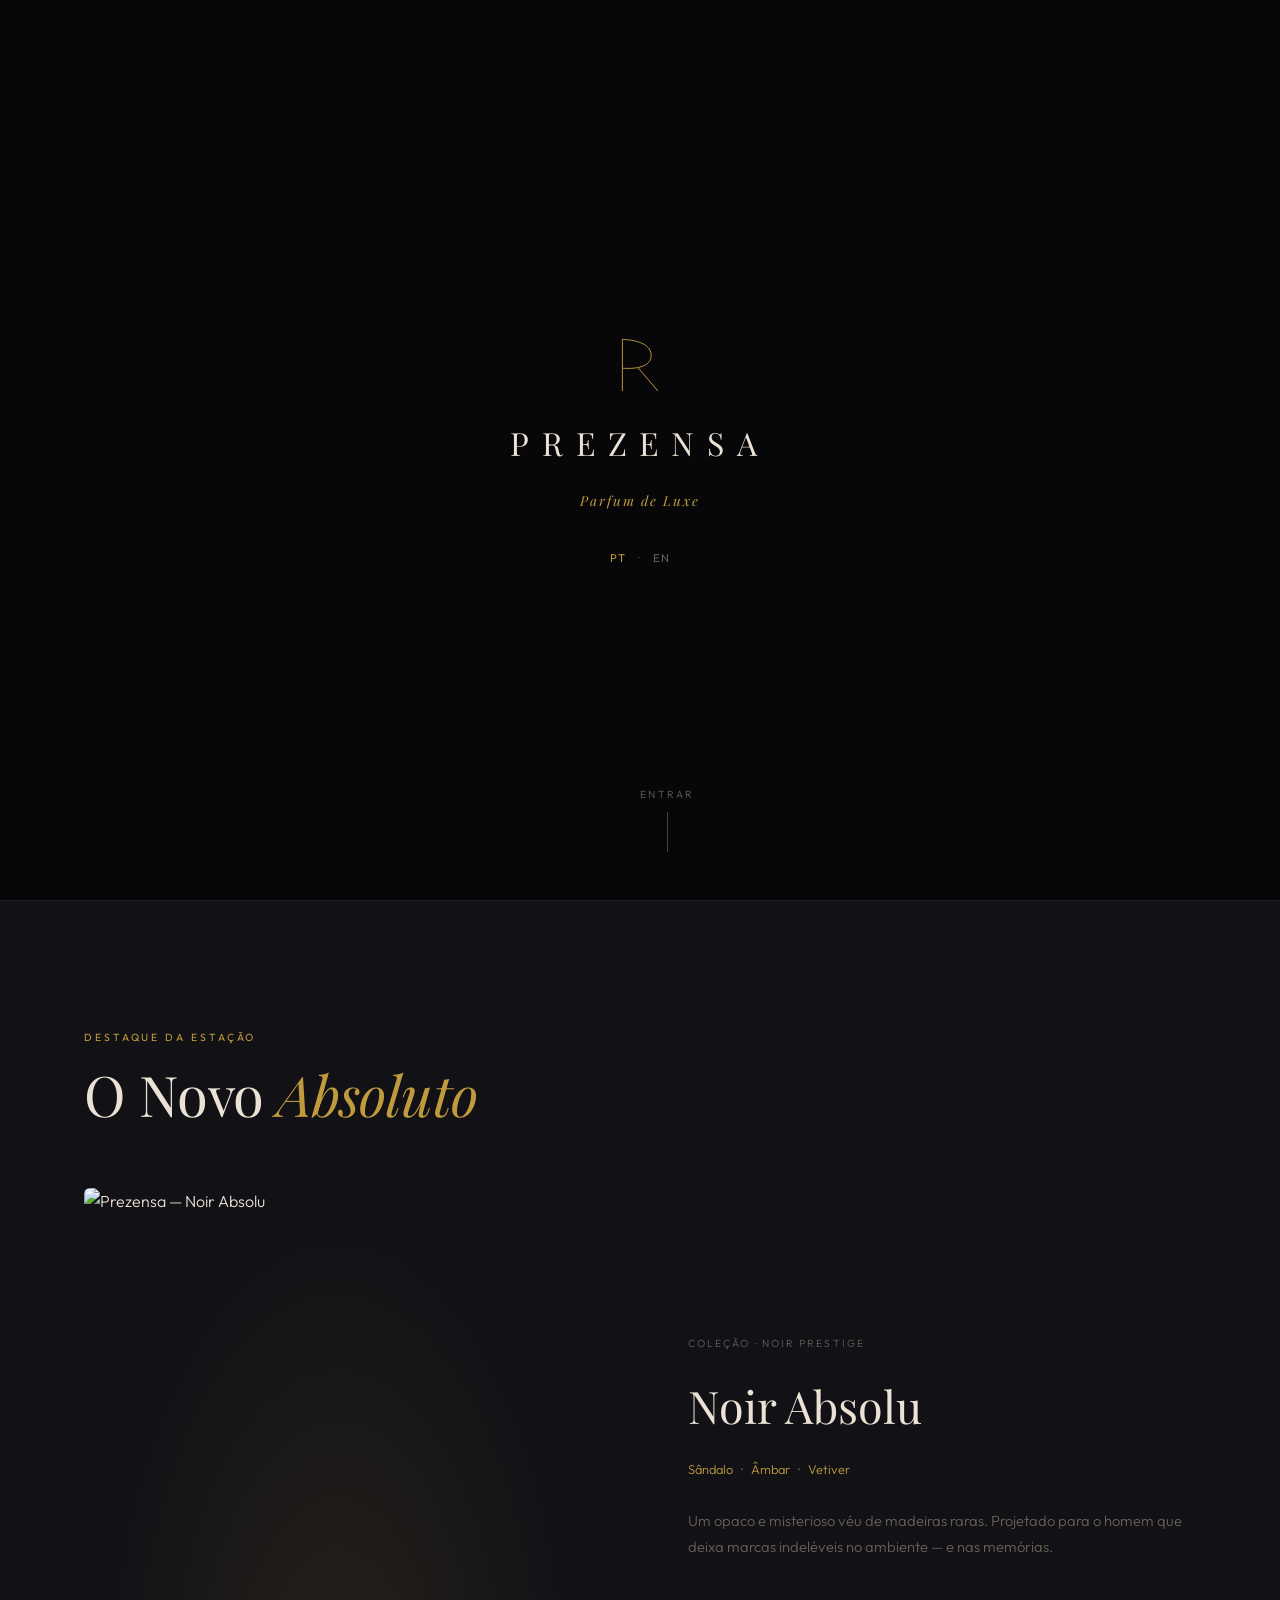
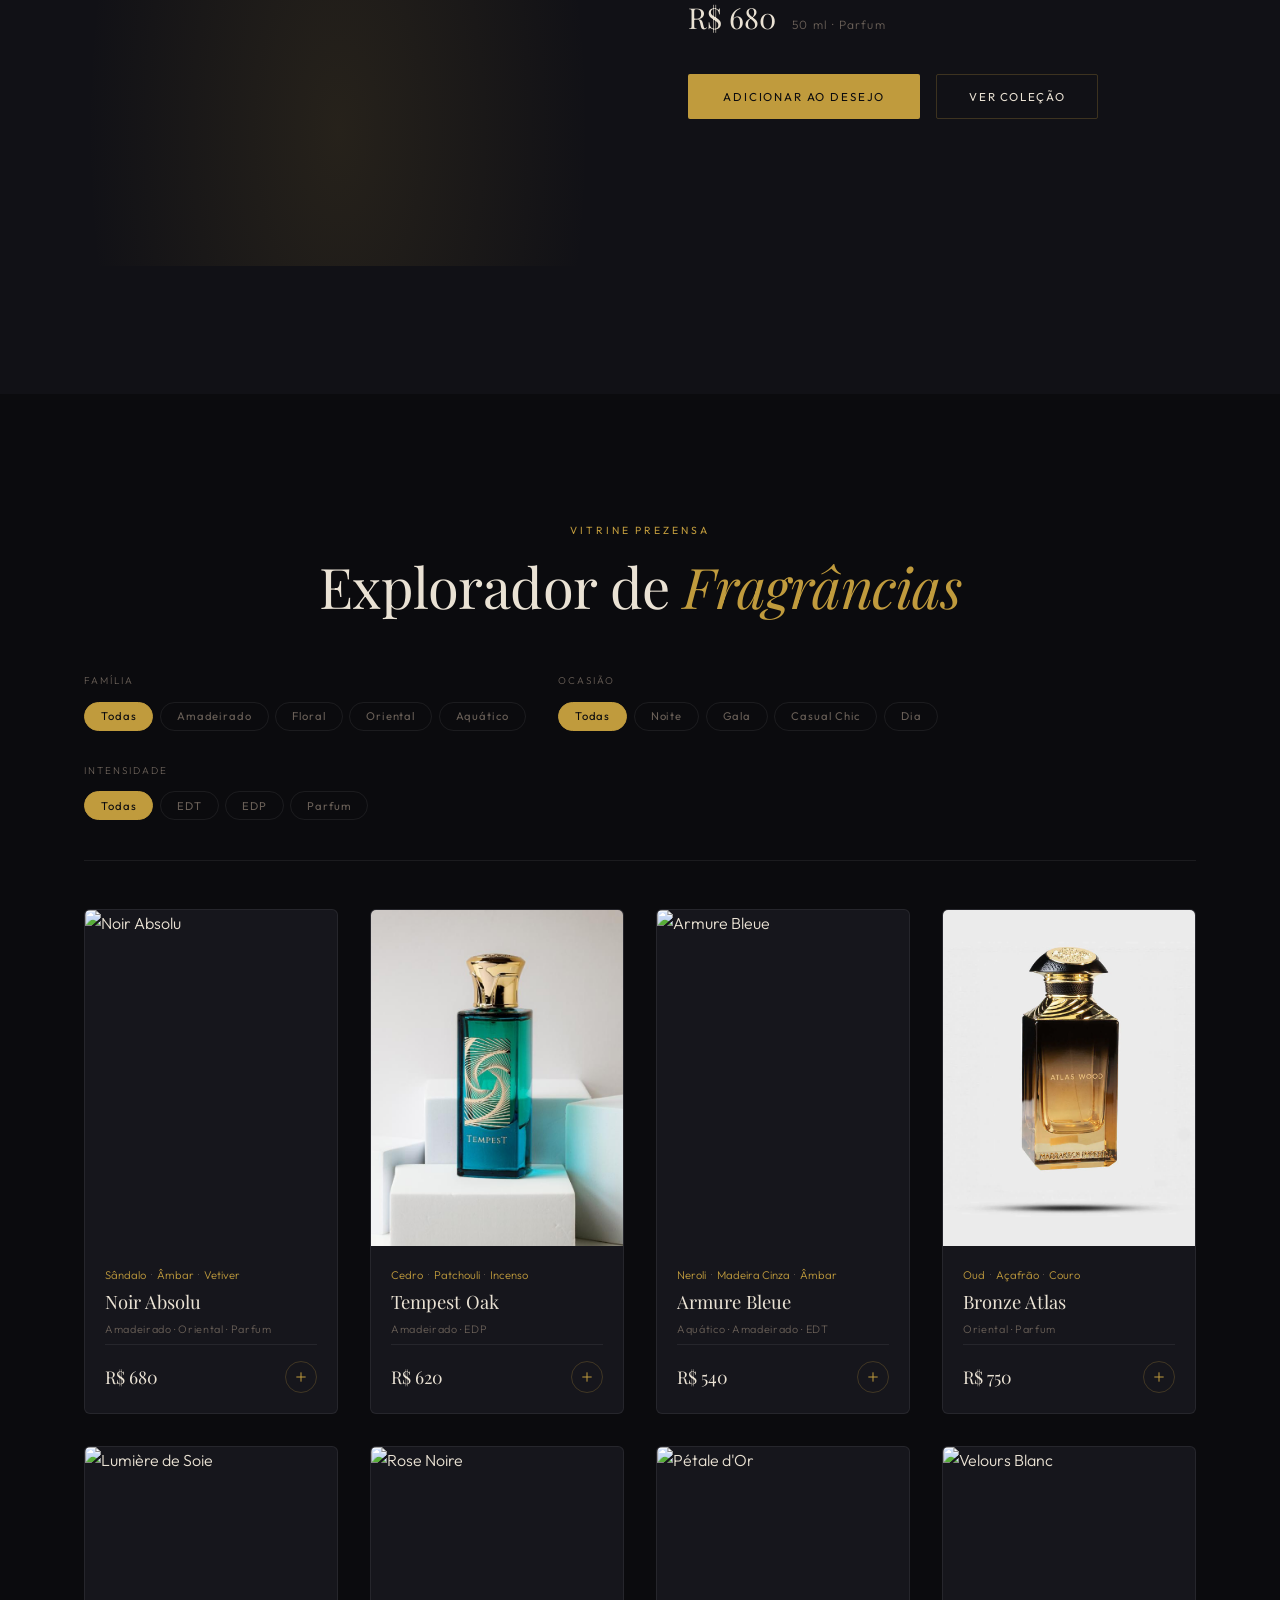
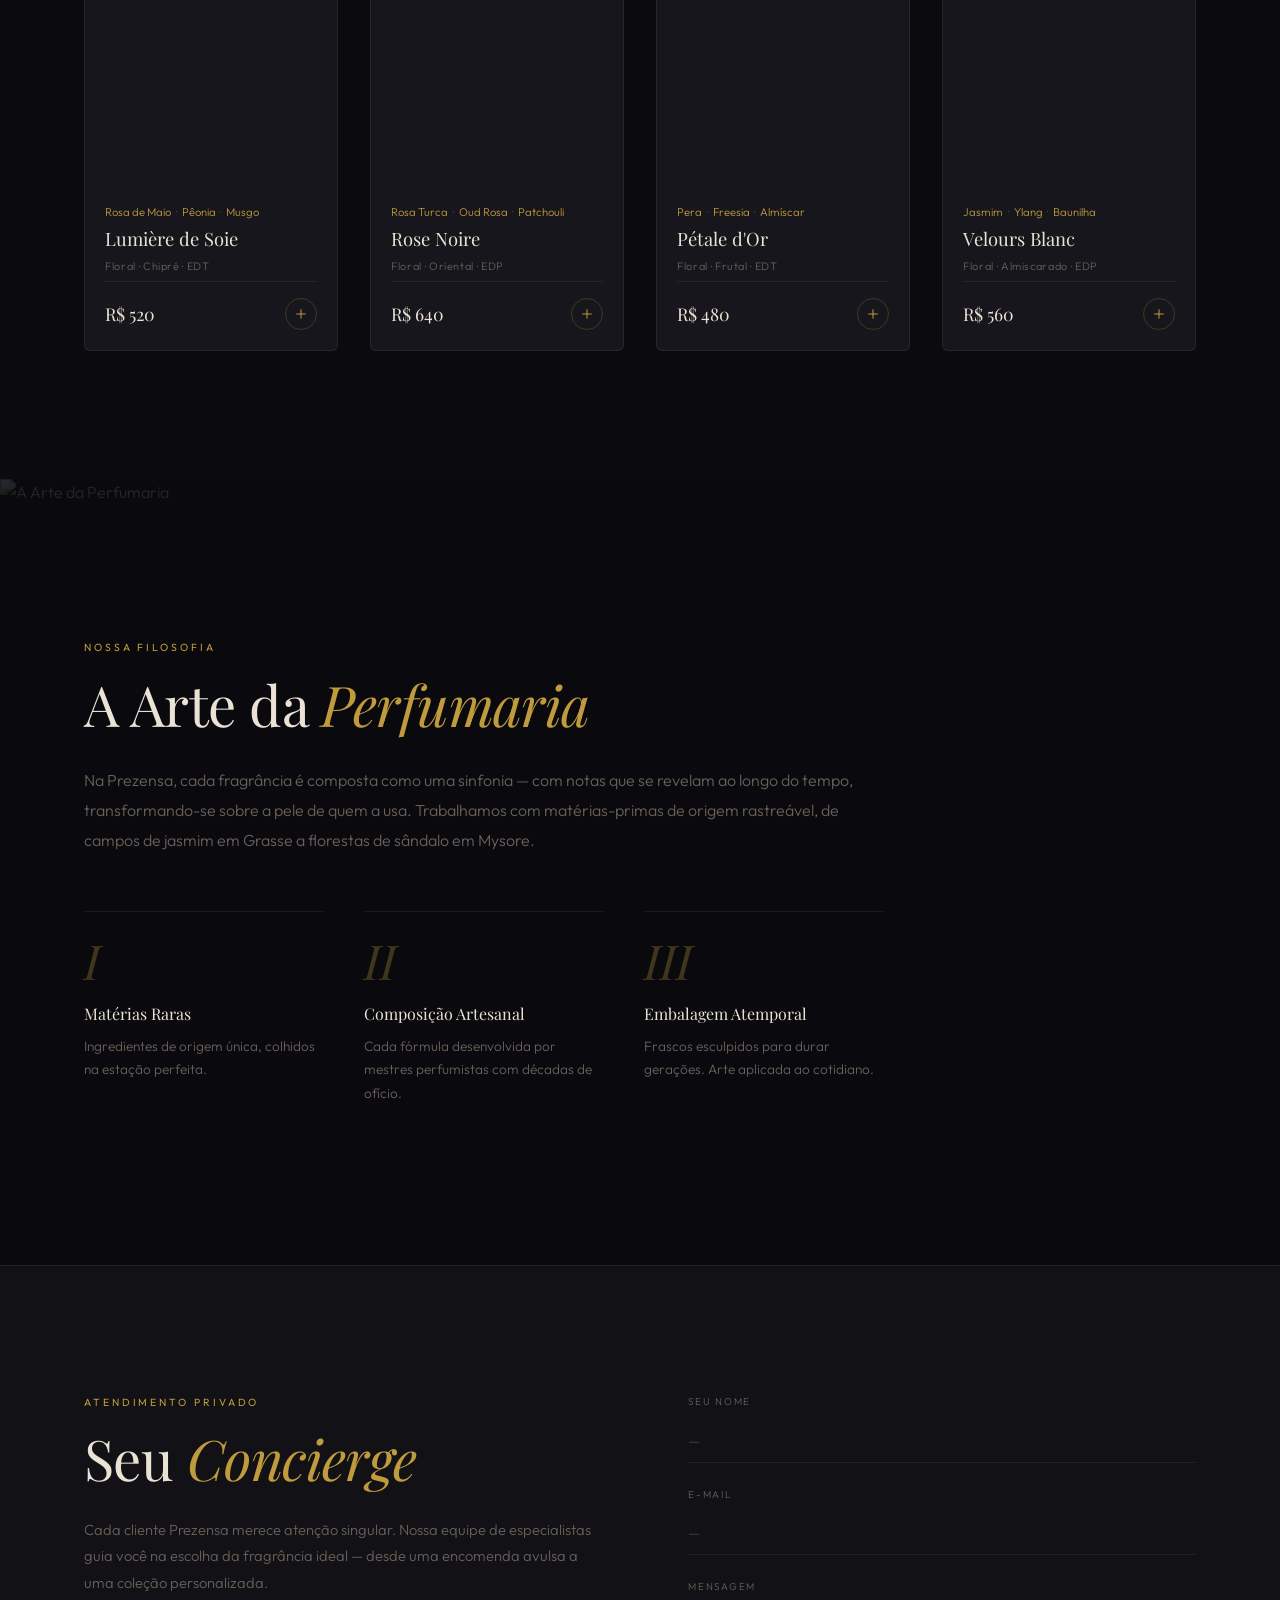
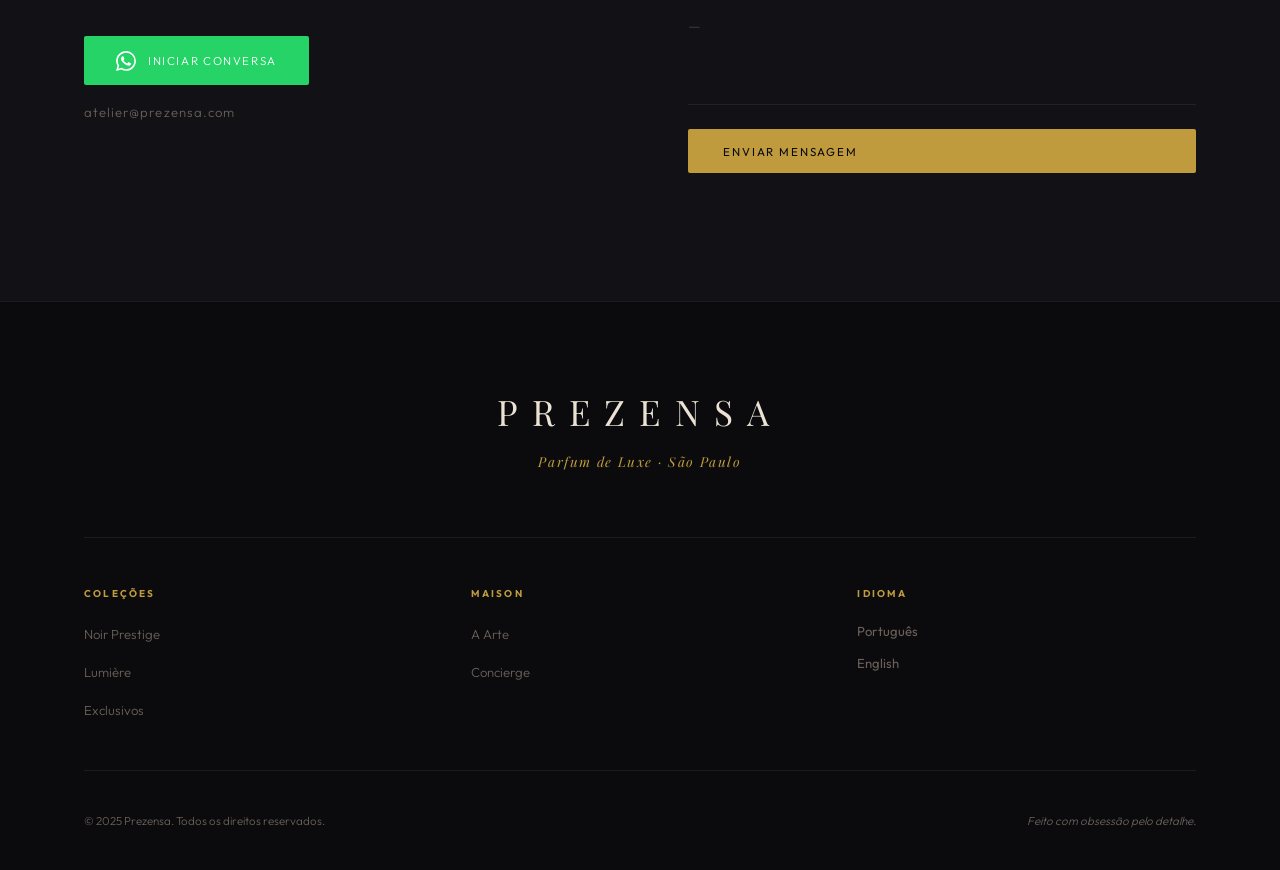
==== prezensa.html @ 1cf60b83 "metendo os parfum" ====
<!DOCTYPE html>
<html lang="pt-BR" data-mode="gent" data-lang="pt">
<head>
  <meta charset="UTF-8"/>
  <meta name="viewport" content="width=device-width, initial-scale=1.0"/>
  <title>Prezensa — Parfum de Luxe</title>
  <meta name="description" content="Prezensa: Fragrâncias de luxo para espíritos únicos. Descoberta sensorial guiada por connoisseurs."/>
  <link rel="preconnect" href="https://fonts.googleapis.com"/>
  <link rel="preconnect" href="https://fonts.gstatic.com" crossorigin/>
  <link href="https://fonts.googleapis.com/css2?family=Playfair+Display:ital,wght@0,400;0,500;0,700;1,400;1,500&family=Cormorant:ital,wght@1,300;1,400&family=Outfit:wght@200;300;400;500&display=swap" rel="stylesheet"/>
  <link rel="stylesheet" href="prezensa.css"/>

  <!-- hreflang SEO -->
  <link rel="alternate" hreflang="pt" href="https://prezensa.com/"/>
  <link rel="alternate" hreflang="en" href="https://prezensa.com/en"/>
</head>
<body>

<!-- ═══════════════════════════════ SPLASH ══════════ -->
<div id="splash" class="splash">
  <div class="splash__inner">
    <div class="splash__logo-wrap">
      <svg class="splash__logo-mark" viewBox="0 0 60 80" fill="none" xmlns="http://www.w3.org/2000/svg">
        <path class="splash__path" d="M8 8 L8 72 M8 8 C8 8 44 8 44 28 C44 48 8 44 8 44" stroke="currentColor" stroke-width="1.2" stroke-linecap="round" fill="none"/>
        <line class="splash__path" x1="28" y1="44" x2="52" y2="72" stroke="currentColor" stroke-width="1.2" stroke-linecap="round"/>
      </svg>
    </div>
    <p class="splash__name">PREZENSA</p>
    <p class="splash__tagline">
      <span class="txt-pt">Parfum de Luxe</span>
      <span class="txt-en">Luxury Perfumery</span>
    </p>
    <div class="splash__lang">
      <button class="splash__lang-btn active" data-lang="pt">PT</button>
      <span>·</span>
      <button class="splash__lang-btn" data-lang="en">EN</button>
    </div>
  </div>
  <div class="splash__enter" id="splashEnter">
    <span class="txt-pt">Entrar</span>
    <span class="txt-en">Enter</span>
    <div class="splash__enter-line"></div>
  </div>
</div>

<!-- ═══════════════════════════════ NAV ══════════════ -->
<nav class="nav" id="nav">
  <a href="#home" class="nav__logo">PREZENSA</a>

  <div class="nav__center">
    <div class="mode-toggle">
      <button class="mode-btn active" data-mode="gent">
        <span class="txt-pt">Cavalheiros</span>
        <span class="txt-en">Gentlemen</span>
      </button>
      <span class="mode-sep">·</span>
      <button class="mode-btn" data-mode="lady">
        <span class="txt-pt">Damas</span>
        <span class="txt-en">Ladies</span>
      </button>
    </div>
  </div>

  <div class="nav__right">
    <button class="lang-toggle" id="langToggle">
      <span id="langLabel">PT</span>
    </button>
    <button class="cart-trigger" id="cartTrigger" aria-label="Carrinho">
      <svg viewBox="0 0 24 24" fill="none" stroke="currentColor" stroke-width="1.2" width="20" height="20">
        <path d="M6 2 L3 6 v14 a2 2 0 0 0 2 2 h14 a2 2 0 0 0 2-2 V6 l-3-4z"/>
        <line x1="3" y1="6" x2="21" y2="6"/>
        <path d="M16 10 a4 4 0 0 1-8 0"/>
      </svg>
      <span class="cart-count" id="cartCount">0</span>
    </button>
    <button class="nav__toggle" id="navToggle" aria-label="Menu">
      <span></span><span></span>
    </button>
  </div>

  <ul class="nav__menu" id="navMenu">
    <li><a href="#explorador" class="nav__link"><span class="txt-pt">Fragrâncias</span><span class="txt-en">Fragrances</span></a></li>
    <li><a href="#arte" class="nav__link"><span class="txt-pt">A Arte</span><span class="txt-en">The Art</span></a></li>
    <li><a href="#contato" class="nav__link"><span class="txt-pt">Atendimento</span><span class="txt-en">Concierge</span></a></li>
  </ul>
</nav>

<!-- ═══════════════════════════════ HERO ══════════════ -->
<section class="hero" id="home">
  <!-- Gent Hero -->
  <div class="hero__scene hero__scene--gent">
    <img src="https://images.unsplash.com/photo-1585386959984-a4155224a1ad?w=1800&q=85" alt="Prezensa Gentlemen" class="hero__img"/>
    <div class="hero__fog"></div>
  </div>
  <!-- Lady Hero -->
  <div class="hero__scene hero__scene--lady">
    <img src="https://images.unsplash.com/photo-1619994403073-2cec844b8e63?w=1800&q=85" alt="Prezensa Ladies" class="hero__img"/>
    <div class="hero__fog"></div>
  </div>

  <div class="hero__content">
    <div class="hero__label">
      <span class="txt-pt">Coleção Exclusiva</span>
      <span class="txt-en">Exclusive Collection</span>
    </div>
    <h1 class="hero__title hero__title--gent">
      <em>L'Essence</em><br>du Caractère
    </h1>
    <h1 class="hero__title hero__title--lady">
      <em>L'Éclat</em><br>de la Féminité
    </h1>
    <p class="hero__sub hero__sub--gent">
      <span class="txt-pt">Fragrâncias que definem o homem de substância.</span>
      <span class="txt-en">Fragrances that define the man of substance.</span>
    </p>
    <p class="hero__sub hero__sub--lady">
      <span class="txt-pt">Uma ode à mulher que ilumina cada ambiente.</span>
      <span class="txt-en">An ode to the woman who illuminates every room.</span>
    </p>
    <a href="#explorador" class="btn-lux">
      <span class="txt-pt">Explorar Coleção</span>
      <span class="txt-en">Explore Collection</span>
      <svg viewBox="0 0 24 24" fill="none" stroke="currentColor" stroke-width="1" width="18"><path d="M5 12h14M12 5l7 7-7 7"/></svg>
    </a>
  </div>

  <div class="hero__scroll-hint">
    <span>scroll</span>
  </div>
</section>

<!-- ═══════════════════════════════ FEATURED ═════════ -->
<section class="featured" id="featured">
  <div class="container">
    <div class="featured__header">
      <span class="section-label">
        <span class="txt-pt">Destaque da Estação</span>
        <span class="txt-en">Season's Highlight</span>
      </span>
      <h2 class="section-title">
        <span class="txt-pt">O Novo <em>Absoluto</em></span>
        <span class="txt-en">The New <em>Absolute</em></span>
      </h2>
    </div>
    <div class="featured__layout">
      <div class="featured__visual">
        <img id="featuredImg" src="https://images.unsplash.com/photo-1523293182086-7651a899d37f?w=900&q=85" alt="Prezensa — Noir Absolu" loading="lazy"/>
        <div class="featured__glow"></div>
      </div>
      <div class="featured__info">
        <p class="featured__collection">
          <span class="txt-pt">Coleção</span>
          <span class="txt-en">Collection</span>
          · Noir Prestige
        </p>
        <h3 class="featured__name featured__name--gent">Noir Absolu</h3>
        <h3 class="featured__name featured__name--lady" style="display:none">Lumière de Soie</h3>
        <p class="featured__accord">
          <span class="featured__note">Sândalo</span>
          <span class="featured__dot">·</span>
          <span class="featured__note">Âmbar</span>
          <span class="featured__dot">·</span>
          <span class="featured__note">Vetiver</span>
        </p>
        <p class="featured__desc featured__desc--gent">
          <span class="txt-pt">Um opaco e misterioso véu de madeiras raras. Projetado para o homem que deixa marcas indeléveis no ambiente — e nas memórias.</span>
          <span class="txt-en">An opaque and mysterious veil of rare woods. Designed for the man who leaves indelible marks in every room — and in memories.</span>
        </p>
        <p class="featured__desc featured__desc--lady" style="display:none">
          <span class="txt-pt">Uma dança etérea de seda e luz. Uma fragância para a mulher que transforma cada movimento em poesia silenciosa.</span>
          <span class="txt-en">An ethereal dance of silk and light. A fragrance for the woman who turns every movement into silent poetry.</span>
        </p>
        <div class="featured__price-row">
          <span class="featured__price featured__price--gent">R$ 680</span>
          <span class="featured__price featured__price--lady" style="display:none">R$ 520</span>
          <span class="featured__ml">50 ml · Parfum</span>
        </div>
        <div class="featured__actions">
          <button class="btn-lux" id="featuredAdd"
            data-name-gent="Noir Absolu" data-price-gent="680"
            data-name-lady="Lumière de Soie" data-price-lady="520">
            <span class="txt-pt">Adicionar ao Desejo</span>
            <span class="txt-en">Add to Wishlist</span>
          </button>
          <button class="btn-ghost" onclick="document.getElementById('explorador').scrollIntoView({behavior:'smooth'})">
            <span class="txt-pt">Ver Coleção</span>
            <span class="txt-en">See Collection</span>
          </button>
        </div>
      </div>
    </div>
  </div>
</section>

<!-- ═══════════════════════════════ EXPLORADOR ═══════ -->
<section class="explorador" id="explorador">
  <div class="container">
    <div class="section-header centered">
      <span class="section-label">
        <span class="txt-pt">Vitrine Prezensa</span>
        <span class="txt-en">Prezensa Showcase</span>
      </span>
      <h2 class="section-title">
        <span class="txt-pt">Explorador de <em>Fragrâncias</em></span>
        <span class="txt-en">Fragrance <em>Explorer</em></span>
      </h2>
    </div>

    <!-- Filters -->
    <div class="filters">
      <div class="filter-group">
        <span class="filter-label">
          <span class="txt-pt">Família</span>
          <span class="txt-en">Family</span>
        </span>
        <div class="filter-pills" data-group="familia">
          <button class="pill active" data-val="all">
            <span class="txt-pt">Todas</span><span class="txt-en">All</span>
          </button>
          <button class="pill" data-val="amadeirado">
            <span class="txt-pt">Amadeirado</span><span class="txt-en">Woody</span>
          </button>
          <button class="pill" data-val="floral">Floral</button>
          <button class="pill" data-val="oriental">Oriental</button>
          <button class="pill" data-val="aquatico">
            <span class="txt-pt">Aquático</span><span class="txt-en">Aquatic</span>
          </button>
        </div>
      </div>
      <div class="filter-group">
        <span class="filter-label">
          <span class="txt-pt">Ocasião</span>
          <span class="txt-en">Occasion</span>
        </span>
        <div class="filter-pills" data-group="ocasiao">
          <button class="pill active" data-val="all">
            <span class="txt-pt">Todas</span><span class="txt-en">All</span>
          </button>
          <button class="pill" data-val="noite">
            <span class="txt-pt">Noite</span><span class="txt-en">Evening</span>
          </button>
          <button class="pill" data-val="gala">Gala</button>
          <button class="pill" data-val="casual">Casual Chic</button>
          <button class="pill" data-val="dia">
            <span class="txt-pt">Dia</span><span class="txt-en">Day</span>
          </button>
        </div>
      </div>
      <div class="filter-group">
        <span class="filter-label">
          <span class="txt-pt">Intensidade</span>
          <span class="txt-en">Intensity</span>
        </span>
        <div class="filter-pills" data-group="intensidade">
          <button class="pill active" data-val="all">
            <span class="txt-pt">Todas</span><span class="txt-en">All</span>
          </button>
          <button class="pill" data-val="edt">EDT</button>
          <button class="pill" data-val="edp">EDP</button>
          <button class="pill" data-val="parfum">Parfum</button>
        </div>
      </div>
    </div>

    <!-- Products Grid -->
    <div class="products-grid" id="productsGrid">

      <!-- ── GENT 1 ── -->
      <article class="prod-card"
        data-gender="gent"
        data-familia="amadeirado oriental"
        data-ocasiao="noite"
        data-intensidade="parfum">
        <div class="prod-card__img-wrap">
          <img src="https://images.unsplash.com/photo-1523293182086-7651a899d37f?w=600&q=80" alt="Noir Absolu" loading="lazy"/>
          <div class="prod-card__hover-actions">
            <button class="prod-card__detail-btn" data-product="0">
              <span class="txt-pt">Ver Pirâmide</span>
              <span class="txt-en">View Pyramid</span>
            </button>
          </div>
          <div class="prod-card__glow"></div>
        </div>
        <div class="prod-card__body">
          <div class="prod-card__accord">
            <span>Sândalo</span><span class="dot">·</span>
            <span>Âmbar</span><span class="dot">·</span>
            <span>Vetiver</span>
          </div>
          <h3 class="prod-card__name">Noir Absolu</h3>
          <p class="prod-card__tags">Amadeirado · Oriental · Parfum</p>
          <div class="prod-card__footer">
            <span class="prod-price">R$ 680</span>
            <button class="add-btn" data-name="Noir Absolu" data-price="680">
              <svg viewBox="0 0 24 24" fill="none" stroke="currentColor" stroke-width="1.5" width="16"><path d="M12 5v14M5 12h14"/></svg>
            </button>
          </div>
        </div>
      </article>

      <!-- ── GENT 2 ── -->
      <article class="prod-card"
        data-gender="gent"
        data-familia="amadeirado"
        data-ocasiao="noite gala"
        data-intensidade="edp">
        <div class="prod-card__img-wrap">
          <img src="img/tempest.jfif" alt="Tempest Oak" loading="lazy"/>
          <div class="prod-card__hover-actions">
            <button class="prod-card__detail-btn" data-product="1">
              <span class="txt-pt">Ver Pirâmide</span>
              <span class="txt-en">View Pyramid</span>
            </button>
          </div>
          <div class="prod-card__glow"></div>
        </div>
        <div class="prod-card__body">
          <div class="prod-card__accord">
            <span>Cedro</span><span class="dot">·</span>
            <span>Patchouli</span><span class="dot">·</span>
            <span>Incenso</span>
          </div>
          <h3 class="prod-card__name">Tempest Oak</h3>
          <p class="prod-card__tags">Amadeirado · EDP</p>
          <div class="prod-card__footer">
            <span class="prod-price">R$ 620</span>
            <button class="add-btn" data-name="Tempest Oak" data-price="620">
              <svg viewBox="0 0 24 24" fill="none" stroke="currentColor" stroke-width="1.5" width="16"><path d="M12 5v14M5 12h14"/></svg>
            </button>
          </div>
        </div>
      </article>

      <!-- ── GENT 3 ── -->
      <article class="prod-card"
        data-gender="gent"
        data-familia="aquatico amadeirado"
        data-ocasiao="casual"
        data-intensidade="edt">
        <div class="prod-card__img-wrap">
          <img src="https://images.unsplash.com/photo-1594035910387-fea47794261f?w=600&q=80" alt="Armure Bleue" loading="lazy"/>
          <div class="prod-card__hover-actions">
            <button class="prod-card__detail-btn" data-product="2">
              <span class="txt-pt">Ver Pirâmide</span>
              <span class="txt-en">View Pyramid</span>
            </button>
          </div>
          <div class="prod-card__glow"></div>
        </div>
        <div class="prod-card__body">
          <div class="prod-card__accord">
            <span>Neroli</span><span class="dot">·</span>
            <span>Madeira Cinza</span><span class="dot">·</span>
            <span>Âmbar</span>
          </div>
          <h3 class="prod-card__name">Armure Bleue</h3>
          <p class="prod-card__tags">Aquático · Amadeirado · EDT</p>
          <div class="prod-card__footer">
            <span class="prod-price">R$ 540</span>
            <button class="add-btn" data-name="Armure Bleue" data-price="540">
              <svg viewBox="0 0 24 24" fill="none" stroke="currentColor" stroke-width="1.5" width="16"><path d="M12 5v14M5 12h14"/></svg>
            </button>
          </div>
        </div>
      </article>

      <!-- ── GENT 4 ── -->
      <article class="prod-card"
        data-gender="gent"
        data-familia="oriental"
        data-ocasiao="gala"
        data-intensidade="parfum">
        <div class="prod-card__img-wrap">
          <img src="img/atlas.webp" alt="Bronze Atlas" loading="lazy"/>
          <div class="prod-card__hover-actions">
            <button class="prod-card__detail-btn" data-product="3">
              <span class="txt-pt">Ver Pirâmide</span>
              <span class="txt-en">View Pyramid</span>
            </button>
          </div>
          <div class="prod-card__glow"></div>
        </div>
        <div class="prod-card__body">
          <div class="prod-card__accord">
            <span>Oud</span><span class="dot">·</span>
            <span>Açafrão</span><span class="dot">·</span>
            <span>Couro</span>
          </div>
          <h3 class="prod-card__name">Bronze Atlas</h3>
          <p class="prod-card__tags">Oriental · Parfum</p>
          <div class="prod-card__footer">
            <span class="prod-price">R$ 750</span>
            <button class="add-btn" data-name="Bronze Atlas" data-price="750">
              <svg viewBox="0 0 24 24" fill="none" stroke="currentColor" stroke-width="1.5" width="16"><path d="M12 5v14M5 12h14"/></svg>
            </button>
          </div>
        </div>
      </article>

      <!-- ── LADY 1 ── -->
      <article class="prod-card"
        data-gender="lady"
        data-familia="floral"
        data-ocasiao="dia casual"
        data-intensidade="edt">
        <div class="prod-card__img-wrap">
          <img src="https://images.unsplash.com/photo-1541643600914-78b084683702?w=600&q=80" alt="Lumière de Soie" loading="lazy"/>
          <div class="prod-card__hover-actions">
            <button class="prod-card__detail-btn" data-product="4">
              <span class="txt-pt">Ver Pirâmide</span>
              <span class="txt-en">View Pyramid</span>
            </button>
          </div>
          <div class="prod-card__glow"></div>
        </div>
        <div class="prod-card__body">
          <div class="prod-card__accord">
            <span>Rosa de Maio</span><span class="dot">·</span>
            <span>Pêonia</span><span class="dot">·</span>
            <span>Musgo</span>
          </div>
          <h3 class="prod-card__name">Lumière de Soie</h3>
          <p class="prod-card__tags">Floral · Chipré · EDT</p>
          <div class="prod-card__footer">
            <span class="prod-price">R$ 520</span>
            <button class="add-btn" data-name="Lumière de Soie" data-price="520">
              <svg viewBox="0 0 24 24" fill="none" stroke="currentColor" stroke-width="1.5" width="16"><path d="M12 5v14M5 12h14"/></svg>
            </button>
          </div>
        </div>
      </article>

      <!-- ── LADY 2 ── -->
      <article class="prod-card"
        data-gender="lady"
        data-familia="floral oriental"
        data-ocasiao="noite gala"
        data-intensidade="edp">
        <div class="prod-card__img-wrap">
          <img src="https://images.unsplash.com/photo-1588776814546-1ffbb090d424?w=600&q=80" alt="Rose Noire" loading="lazy"/>
          <div class="prod-card__hover-actions">
            <button class="prod-card__detail-btn" data-product="5">
              <span class="txt-pt">Ver Pirâmide</span>
              <span class="txt-en">View Pyramid</span>
            </button>
          </div>
          <div class="prod-card__glow"></div>
        </div>
        <div class="prod-card__body">
          <div class="prod-card__accord">
            <span>Rosa Turca</span><span class="dot">·</span>
            <span>Oud Rosa</span><span class="dot">·</span>
            <span>Patchouli</span>
          </div>
          <h3 class="prod-card__name">Rose Noire</h3>
          <p class="prod-card__tags">Floral · Oriental · EDP</p>
          <div class="prod-card__footer">
            <span class="prod-price">R$ 640</span>
            <button class="add-btn" data-name="Rose Noire" data-price="640">
              <svg viewBox="0 0 24 24" fill="none" stroke="currentColor" stroke-width="1.5" width="16"><path d="M12 5v14M5 12h14"/></svg>
            </button>
          </div>
        </div>
      </article>

      <!-- ── LADY 3 ── -->
      <article class="prod-card"
        data-gender="lady"
        data-familia="floral"
        data-ocasiao="casual dia"
        data-intensidade="edt">
        <div class="prod-card__img-wrap">
          <img src="https://images.unsplash.com/photo-1571781565036-d3f759be73e5?w=600&q=80" alt="Pétale d'Or" loading="lazy"/>
          <div class="prod-card__hover-actions">
            <button class="prod-card__detail-btn" data-product="6">
              <span class="txt-pt">Ver Pirâmide</span>
              <span class="txt-en">View Pyramid</span>
            </button>
          </div>
          <div class="prod-card__glow"></div>
        </div>
        <div class="prod-card__body">
          <div class="prod-card__accord">
            <span>Pera</span><span class="dot">·</span>
            <span>Freesia</span><span class="dot">·</span>
            <span>Almíscar</span>
          </div>
          <h3 class="prod-card__name">Pétale d'Or</h3>
          <p class="prod-card__tags">Floral · Frutal · EDT</p>
          <div class="prod-card__footer">
            <span class="prod-price">R$ 480</span>
            <button class="add-btn" data-name="Pétale d'Or" data-price="480">
              <svg viewBox="0 0 24 24" fill="none" stroke="currentColor" stroke-width="1.5" width="16"><path d="M12 5v14M5 12h14"/></svg>
            </button>
          </div>
        </div>
      </article>

      <!-- ── LADY 4 ── -->
      <article class="prod-card"
        data-gender="lady"
        data-familia="floral"
        data-ocasiao="dia casual"
        data-intensidade="edp">
        <div class="prod-card__img-wrap">
          <img src="https://images.unsplash.com/photo-1561069934-eee225952461?w=600&q=80" alt="Velours Blanc" loading="lazy"/>
          <div class="prod-card__hover-actions">
            <button class="prod-card__detail-btn" data-product="7">
              <span class="txt-pt">Ver Pirâmide</span>
              <span class="txt-en">View Pyramid</span>
            </button>
          </div>
          <div class="prod-card__glow"></div>
        </div>
        <div class="prod-card__body">
          <div class="prod-card__accord">
            <span>Jasmim</span><span class="dot">·</span>
            <span>Ylang</span><span class="dot">·</span>
            <span>Baunilha</span>
          </div>
          <h3 class="prod-card__name">Velours Blanc</h3>
          <p class="prod-card__tags">Floral · Almiscarado · EDP</p>
          <div class="prod-card__footer">
            <span class="prod-price">R$ 560</span>
            <button class="add-btn" data-name="Velours Blanc" data-price="560">
              <svg viewBox="0 0 24 24" fill="none" stroke="currentColor" stroke-width="1.5" width="16"><path d="M12 5v14M5 12h14"/></svg>
            </button>
          </div>
        </div>
      </article>

    </div><!-- /products-grid -->
  </div>
</section>

<!-- ═══════════════════════════════ PIRÂMIDE MODAL ═══ -->
<div class="pyramid-overlay" id="pyramidOverlay">
  <div class="pyramid-modal" id="pyramidModal">
    <button class="pyramid-close" id="pyramidClose" aria-label="Fechar">
      <svg viewBox="0 0 24 24" fill="none" stroke="currentColor" stroke-width="1" width="20" height="20"><path d="M18 6L6 18M6 6l12 12"/></svg>
    </button>
    <div class="pyramid-modal__layout">
      <div class="pyramid-modal__img-wrap">
        <img id="pyramidImg" src="" alt=""/>
      </div>
      <div class="pyramid-modal__content">
        <p class="pyramid-modal__label" id="pyramidLabel"></p>
        <h2 class="pyramid-modal__name" id="pyramidName"></h2>
        <p class="pyramid-modal__desc" id="pyramidDesc"></p>

        <div class="pyramid-visual">
          <div class="pyramid-tier pyramid-tier--top">
            <div class="pyramid-tier__label">
              <span class="txt-pt">Topo</span><span class="txt-en">Top</span>
            </div>
            <div class="pyramid-tier__notes" id="pyramidTop"></div>
          </div>
          <div class="pyramid-tier pyramid-tier--heart">
            <div class="pyramid-tier__label">
              <span class="txt-pt">Coração</span><span class="txt-en">Heart</span>
            </div>
            <div class="pyramid-tier__notes" id="pyramidHeart"></div>
          </div>
          <div class="pyramid-tier pyramid-tier--base">
            <div class="pyramid-tier__label">
              <span class="txt-pt">Fundo</span><span class="txt-en">Base</span>
            </div>
            <div class="pyramid-tier__notes" id="pyramidBase"></div>
          </div>
        </div>

        <div class="pyramid-modal__actions">
          <button class="btn-lux" id="pyramidAddBtn">
            <span class="txt-pt">Adicionar ao Desejo</span>
            <span class="txt-en">Add to Wishlist</span>
          </button>
          <span class="pyramid-modal__price" id="pyramidPrice"></span>
        </div>
      </div>
    </div>
  </div>
</div>

<!-- ═══════════════════════════════ A ARTE ═══════════ -->
<section class="arte" id="arte">
  <div class="arte__bg">
    <img src="https://images.unsplash.com/photo-1547555999-14e819a4ac9e?w=1400&q=80" alt="A Arte da Perfumaria" loading="lazy"/>
    <div class="arte__veil"></div>
  </div>
  <div class="container">
    <div class="arte__content">
      <span class="section-label">
        <span class="txt-pt">Nossa Filosofia</span>
        <span class="txt-en">Our Philosophy</span>
      </span>
      <h2 class="section-title">
        <span class="txt-pt">A Arte da <em>Perfumaria</em></span>
        <span class="txt-en">The Art of <em>Perfumery</em></span>
      </h2>
      <p class="arte__text">
        <span class="txt-pt">Na Prezensa, cada fragrância é composta como uma sinfonia — com notas que se revelam ao longo do tempo, transformando-se sobre a pele de quem a usa. Trabalhamos com matérias-primas de origem rastreável, de campos de jasmim em Grasse a florestas de sândalo em Mysore.</span>
        <span class="txt-en">At Prezensa, each fragrance is composed like a symphony — with notes that reveal themselves over time, transforming on the skin of the wearer. We work with traceable raw materials, from jasmine fields in Grasse to sandalwood forests in Mysore.</span>
      </p>
      <div class="arte__pillars">
        <div class="arte__pillar">
          <span class="arte__pillar-num">I</span>
          <h4>
            <span class="txt-pt">Matérias Raras</span>
            <span class="txt-en">Rare Materials</span>
          </h4>
          <p>
            <span class="txt-pt">Ingredientes de origem única, colhidos na estação perfeita.</span>
            <span class="txt-en">Single-origin ingredients, harvested at the perfect season.</span>
          </p>
        </div>
        <div class="arte__pillar">
          <span class="arte__pillar-num">II</span>
          <h4>
            <span class="txt-pt">Composição Artesanal</span>
            <span class="txt-en">Artisan Blending</span>
          </h4>
          <p>
            <span class="txt-pt">Cada fórmula desenvolvida por mestres perfumistas com décadas de ofício.</span>
            <span class="txt-en">Each formula developed by master perfumers with decades of craft.</span>
          </p>
        </div>
        <div class="arte__pillar">
          <span class="arte__pillar-num">III</span>
          <h4>
            <span class="txt-pt">Embalagem Atemporal</span>
            <span class="txt-en">Timeless Packaging</span>
          </h4>
          <p>
            <span class="txt-pt">Frascos esculpidos para durar gerações. Arte aplicada ao cotidiano.</span>
            <span class="txt-en">Bottles sculpted to last generations. Art applied to everyday life.</span>
          </p>
        </div>
      </div>
    </div>
  </div>
</section>

<!-- ═══════════════════════════════ CONTATO ══════════ -->
<section class="contato" id="contato">
  <div class="container">
    <div class="contato__layout">
      <div class="contato__info">
        <span class="section-label">
          <span class="txt-pt">Atendimento Privado</span>
          <span class="txt-en">Private Concierge</span>
        </span>
        <h2 class="section-title">
          <span class="txt-pt">Seu <em>Concierge</em></span>
          <span class="txt-en">Your <em>Concierge</em></span>
        </h2>
        <p class="contato__desc">
          <span class="txt-pt">Cada cliente Prezensa merece atenção singular. Nossa equipe de especialistas guia você na escolha da fragrância ideal — desde uma encomenda avulsa a uma coleção personalizada.</span>
          <span class="txt-en">Every Prezensa client deserves singular attention. Our team of specialists guides you in choosing the ideal fragrance — from a single order to a personalized collection.</span>
        </p>
        <div class="contato__details">
          <a href="https://wa.me/5511999999999" target="_blank" class="contato__cta">
            <svg viewBox="0 0 24 24" fill="currentColor" width="20"><path d="M17.472 14.382c-.297-.149-1.758-.867-2.03-.967-.273-.099-.471-.148-.67.15-.197.297-.767.966-.94 1.164-.173.199-.347.223-.644.075-.297-.15-1.255-.463-2.39-1.475-.883-.788-1.48-1.761-1.653-2.059-.173-.297-.018-.458.13-.606.134-.133.298-.347.446-.52.149-.174.198-.298.298-.497.099-.198.05-.371-.025-.52-.075-.149-.669-1.612-.916-2.207-.242-.579-.487-.5-.669-.51-.173-.008-.371-.01-.57-.01-.198 0-.52.074-.792.372-.272.297-1.04 1.016-1.04 2.479 0 1.462 1.065 2.875 1.213 3.074.149.198 2.096 3.2 5.077 4.487.709.306 1.262.489 1.694.625.712.227 1.36.195 1.871.118.571-.085 1.758-.719 2.006-1.413.248-.694.248-1.289.173-1.413-.074-.124-.272-.198-.57-.347m-5.421 7.403h-.004a9.87 9.87 0 0 1-5.031-1.378l-.361-.214-3.741.982.998-3.648-.235-.374a9.86 9.86 0 0 1-1.51-5.26c.001-5.45 4.436-9.884 9.888-9.884 2.64 0 5.122 1.03 6.988 2.898a9.825 9.825 0 0 1 2.893 6.994c-.003 5.45-4.437 9.884-9.885 9.884m8.413-18.297A11.815 11.815 0 0 0 12.05 0C5.495 0 .16 5.335.157 11.892c0 2.096.547 4.142 1.588 5.945L.057 24l6.305-1.654a11.882 11.882 0 0 0 5.683 1.448h.005c6.554 0 11.89-5.335 11.893-11.893a11.821 11.821 0 0 0-3.48-8.413Z"/></svg>
            <span class="txt-pt">Iniciar Conversa</span>
            <span class="txt-en">Start Conversation</span>
          </a>
          <a href="mailto:ateliê@prezensa.com" class="contato__email">atelier@prezensa.com</a>
        </div>
      </div>
      <form class="contato__form" id="contatoForm">
        <div class="form-field">
          <label>
            <span class="txt-pt">Seu nome</span>
            <span class="txt-en">Your name</span>
          </label>
          <input type="text" id="cNome" required placeholder="—"/>
        </div>
        <div class="form-field">
          <label>E-mail</label>
          <input type="email" id="cEmail" required placeholder="—"/>
        </div>
        <div class="form-field">
          <label>
            <span class="txt-pt">Mensagem</span>
            <span class="txt-en">Message</span>
          </label>
          <textarea id="cMsg" rows="4" placeholder="—"></textarea>
        </div>
        <button type="submit" class="btn-lux">
          <span class="txt-pt">Enviar Mensagem</span>
          <span class="txt-en">Send Message</span>
        </button>
      </form>
    </div>
  </div>
</section>

<!-- ═══════════════════════════════ FOOTER ═══════════ -->
<footer class="footer">
  <div class="container">
    <div class="footer__top">
      <p class="footer__logo">PREZENSA</p>
      <p class="footer__tagline">
        <em>
          <span class="txt-pt">Parfum de Luxe · São Paulo</span>
          <span class="txt-en">Luxury Perfumery · São Paulo</span>
        </em>
      </p>
    </div>
    <div class="footer__mid">
      <div class="footer__col">
        <h5>
          <span class="txt-pt">Coleções</span>
          <span class="txt-en">Collections</span>
        </h5>
        <a href="#explorador">Noir Prestige</a>
        <a href="#explorador">Lumière</a>
        <a href="#explorador">
          <span class="txt-pt">Exclusivos</span>
          <span class="txt-en">Exclusives</span>
        </a>
      </div>
      <div class="footer__col">
        <h5>
          <span class="txt-pt">Maison</span>
          <span class="txt-en">Maison</span>
        </h5>
        <a href="#arte">
          <span class="txt-pt">A Arte</span>
          <span class="txt-en">The Art</span>
        </a>
        <a href="#contato">
          <span class="txt-pt">Concierge</span>
          <span class="txt-en">Concierge</span>
        </a>
      </div>
      <div class="footer__col">
        <h5>
          <span class="txt-pt">Idioma</span>
          <span class="txt-en">Language</span>
        </h5>
        <button class="footer__lang-btn" data-lang="pt">Português</button>
        <button class="footer__lang-btn" data-lang="en">English</button>
      </div>
    </div>
    <div class="footer__bottom">
      <p>© 2025 Prezensa. <span class="txt-pt">Todos os direitos reservados.</span><span class="txt-en">All rights reserved.</span></p>
      <p class="footer__craft">
        <span class="txt-pt">Feito com obsessão pelo detalhe.</span>
        <span class="txt-en">Made with obsession for detail.</span>
      </p>
    </div>
  </div>
</footer>

<!-- ═══════════════════════════════ SIDE CART ════════ -->
<div class="cart-overlay" id="cartOverlay"></div>
<aside class="side-cart" id="sideCart">
  <div class="side-cart__header">
    <h3>
      <span class="txt-pt">Seus Desejos</span>
      <span class="txt-en">Your Wishlist</span>
    </h3>
    <button class="side-cart__close" id="cartClose">
      <svg viewBox="0 0 24 24" fill="none" stroke="currentColor" stroke-width="1" width="20"><path d="M18 6L6 18M6 6l12 12"/></svg>
    </button>
  </div>
  <div class="side-cart__items" id="cartItems">
    <div class="cart-empty" id="cartEmpty">
      <svg viewBox="0 0 60 60" fill="none" stroke="currentColor" stroke-width="0.8" width="48" opacity="0.3"><circle cx="30" cy="30" r="28"/><path d="M20 25 h20 M20 35 h20"/></svg>
      <p>
        <span class="txt-pt">Nenhum desejo ainda.</span>
        <span class="txt-en">No wishes yet.</span>
      </p>
    </div>
  </div>
  <div class="side-cart__footer" id="cartFooter" style="display:none">
    <div class="cart-total">
      <span class="txt-pt">Total da Encomenda</span>
      <span class="txt-en">Order Total</span>
      <strong id="cartTotal">R$ 0</strong>
    </div>
    <button class="btn-lux btn-lux--full" id="whatsappCheckout">
      <svg viewBox="0 0 24 24" fill="currentColor" width="18"><path d="M17.472 14.382c-.297-.149-1.758-.867-2.03-.967-.273-.099-.471-.148-.67.15-.197.297-.767.966-.94 1.164-.173.199-.347.223-.644.075-.297-.15-1.255-.463-2.39-1.475-.883-.788-1.48-1.761-1.653-2.059-.173-.297-.018-.458.13-.606.134-.133.298-.347.446-.52.149-.174.198-.298.298-.497.099-.198.05-.371-.025-.52-.075-.149-.669-1.612-.916-2.207-.242-.579-.487-.5-.669-.51-.173-.008-.371-.01-.57-.01-.198 0-.52.074-.792.372-.272.297-1.04 1.016-1.04 2.479 0 1.462 1.065 2.875 1.213 3.074.149.198 2.096 3.2 5.077 4.487.709.306 1.262.489 1.694.625.712.227 1.36.195 1.871.118.571-.085 1.758-.719 2.006-1.413.248-.694.248-1.289.173-1.413-.074-.124-.272-.198-.57-.347m-5.421 7.403h-.004a9.87 9.87 0 0 1-5.031-1.378l-.361-.214-3.741.982.998-3.648-.235-.374a9.86 9.86 0 0 1-1.51-5.26c.001-5.45 4.436-9.884 9.888-9.884 2.64 0 5.122 1.03 6.988 2.898a9.825 9.825 0 0 1 2.893 6.994c-.003 5.45-4.437 9.884-9.885 9.884m8.413-18.297A11.815 11.815 0 0 0 12.05 0C5.495 0 .16 5.335.157 11.892c0 2.096.547 4.142 1.588 5.945L.057 24l6.305-1.654a11.882 11.882 0 0 0 5.683 1.448h.005c6.554 0 11.89-5.335 11.893-11.893a11.821 11.821 0 0 0-3.48-8.413Z"/></svg>
      <span class="txt-pt">Finalizar com Concierge</span>
      <span class="txt-en">Checkout via Concierge</span>
    </button>
    <p class="cart-note">
      <span class="txt-pt">Você será conectado ao nosso concierge no WhatsApp.</span>
      <span class="txt-en">You'll be connected to our WhatsApp concierge.</span>
    </p>
  </div>
</aside>

<!-- GSAP -->
<script src="https://cdnjs.cloudflare.com/ajax/libs/gsap/3.12.5/gsap.min.js"></script>
<script src="https://cdnjs.cloudflare.com/ajax/libs/gsap/3.12.5/ScrollTrigger.min.js"></script>
<script src="prezensa.js"></script>
</body>
</html>
---- prezensa.css ----
/* ══════════════════════════════════════════════════════
   PREZENSA — Parfum de Luxe
   Dual Mode: Gentlemen (dark) ↔ Ladies (light)
   Typog: Playfair Display + Outfit
   ══════════════════════════════════════════════════════ */

/* ── SHARED TOKENS ────────────────────────────────── */
:root {
  --font-display: 'Playfair Display', Georgia, serif;
  --font-italic: 'Cormorant', Georgia, serif;
  --font-body: 'Outfit', system-ui, sans-serif;
  --radius: 2px;
  --radius-lg: 6px;
  --easing: cubic-bezier(0.4, 0, 0.2, 1);
  --transition-mode: background 0.7s var(--easing), color 0.7s var(--easing), border-color 0.7s var(--easing);
}

/* ── GENTLEMEN MODE ───────────────────────────────── */
[data-mode="gent"] {
  --bg:            #0B0B0E;
  --bg-2:          #111116;
  --surface:       #16161C;
  --surface-2:     #1E1E26;
  --border:        rgba(255,255,255,0.07);
  --border-accent: rgba(192,151,61,0.25);
  --text:          #EAE2D4;
  --text-muted:    #6A6058;
  --text-dim:      #403830;
  --accent:        #C09B3D;
  --accent-rgb:    192,155,61;
  --accent-soft:   rgba(192,155,61,0.1);
  --accent-hover:  #D4AE52;
  --accent-2:      #1C304E;
  --glow:          0 0 80px rgba(192,155,61,0.06);
  --glow-strong:   0 0 120px rgba(192,155,61,0.15);
  --splash-bg:     #07070A;
  --hero-overlay:  linear-gradient(to right, rgba(11,11,14,0.85) 40%, rgba(11,11,14,0.2));
}

/* ── LADIES MODE ──────────────────────────────────── */
[data-mode="lady"] {
  --bg:            #F8F2EB;
  --bg-2:          #F2EAE0;
  --surface:       #FEF8F2;
  --surface-2:     #F0E8DC;
  --border:        rgba(60,30,20,0.09);
  --border-accent: rgba(194,139,106,0.3);
  --text:          #2A1C16;
  --text-muted:    #9E7E6E;
  --text-dim:      #D4C0B0;
  --accent:        #C28B6A;
  --accent-rgb:    194,139,106;
  --accent-soft:   rgba(194,139,106,0.1);
  --accent-hover:  #A8724E;
  --accent-2:      #F0E0D0;
  --glow:          0 0 80px rgba(194,139,106,0.1);
  --glow-strong:   0 0 120px rgba(194,139,106,0.2);
  --splash-bg:     #F8F2EB;
  --hero-overlay:  linear-gradient(to right, rgba(248,242,235,0.9) 40%, rgba(248,242,235,0.2));
}

/* ── RESET ────────────────────────────────────────── */
*, *::before, *::after { box-sizing: border-box; margin: 0; padding: 0; }
html { scroll-behavior: smooth; font-size: 16px; }
body {
  background: var(--bg);
  color: var(--text);
  font-family: var(--font-body);
  font-weight: 300;
  line-height: 1.7;
  overflow-x: hidden;
  transition: var(--transition-mode);
}
img { display: block; width: 100%; height: 100%; object-fit: cover; }
a { color: inherit; text-decoration: none; }
button { cursor: pointer; border: none; background: none; font-family: inherit; color: inherit; }
ul { list-style: none; }
input, select, textarea { font-family: inherit; }

.container { max-width: 1240px; margin: 0 auto; padding: 0 clamp(1.5rem, 6vw, 4rem); }

/* ── LANG VISIBILITY ──────────────────────────────── */
[data-lang="pt"] .txt-en { display: none; }
[data-lang="en"] .txt-pt { display: none; }

/* ── SHARED TYPOGRAPHY ────────────────────────────── */
.section-label {
  display: block;
  font-size: 0.65rem;
  font-weight: 400;
  letter-spacing: 0.28em;
  text-transform: uppercase;
  color: var(--accent);
  margin-bottom: 1rem;
}
.section-title {
  font-family: var(--font-display);
  font-size: clamp(2rem, 4.5vw, 3.5rem);
  font-weight: 400;
  line-height: 1.1;
  letter-spacing: -0.01em;
}
.section-title em {
  font-style: italic;
  font-weight: 400;
  color: var(--accent);
}
.section-header.centered { text-align: center; }

/* ── BUTTONS ──────────────────────────────────────── */
.btn-lux {
  display: inline-flex;
  align-items: center;
  gap: 0.75rem;
  padding: 0.9rem 2.2rem;
  font-family: var(--font-body);
  font-size: 0.72rem;
  font-weight: 400;
  letter-spacing: 0.16em;
  text-transform: uppercase;
  background: var(--accent);
  color: var(--bg);
  border: none;
  border-radius: var(--radius);
  cursor: pointer;
  transition: background 0.3s, transform 0.25s, box-shadow 0.3s;
}
.btn-lux:hover {
  background: var(--accent-hover);
  transform: translateY(-1px);
  box-shadow: 0 8px 32px rgba(var(--accent-rgb),0.25);
}
.btn-lux--full { width: 100%; justify-content: center; }
.btn-ghost {
  display: inline-flex;
  align-items: center;
  gap: 0.5rem;
  padding: 0.9rem 2rem;
  font-size: 0.72rem;
  font-weight: 400;
  letter-spacing: 0.14em;
  text-transform: uppercase;
  background: transparent;
  border: 1px solid var(--border-accent);
  color: var(--text);
  border-radius: var(--radius);
  transition: all 0.3s;
}
.btn-ghost:hover { border-color: var(--accent); color: var(--accent); }

/* ══════════════════════════════════════════════════════
   SPLASH SCREEN
   ══════════════════════════════════════════════════════ */
.splash {
  position: fixed;
  inset: 0;
  z-index: 9999;
  background: var(--splash-bg);
  display: flex;
  flex-direction: column;
  align-items: center;
  justify-content: center;
  transition: opacity 0.9s var(--easing), visibility 0.9s;
}
.splash.gone { opacity: 0; visibility: hidden; pointer-events: none; }
.splash__inner { display: flex; flex-direction: column; align-items: center; gap: 1.2rem; }

.splash__logo-wrap { width: 48px; height: 64px; color: var(--accent); }
.splash__path {
  stroke-dasharray: 400;
  stroke-dashoffset: 400;
  animation: drawPath 1.8s var(--easing) 0.3s forwards;
}
@keyframes drawPath {
  to { stroke-dashoffset: 0; }
}

.splash__name {
  font-family: var(--font-display);
  font-size: 2rem;
  font-weight: 400;
  letter-spacing: 0.4em;
  color: var(--text);
  opacity: 0;
  animation: fadeUp 0.8s ease 1.6s forwards;
}
.splash__tagline {
  font-family: var(--font-display);
  font-style: italic;
  font-size: 0.85rem;
  letter-spacing: 0.15em;
  color: var(--accent);
  opacity: 0;
  animation: fadeUp 0.8s ease 2s forwards;
}
.splash__lang {
  display: flex;
  gap: 0.75rem;
  align-items: center;
  margin-top: 1rem;
  opacity: 0;
  animation: fadeUp 0.6s ease 2.3s forwards;
  font-size: 0.72rem;
  letter-spacing: 0.12em;
  color: var(--text-muted);
}
.splash__lang-btn {
  font-size: 0.7rem;
  letter-spacing: 0.12em;
  color: var(--text-muted);
  transition: color 0.3s;
}
.splash__lang-btn.active, .splash__lang-btn:hover { color: var(--accent); }

.splash__enter {
  position: absolute;
  bottom: 3rem;
  left: 50%;
  transform: translateX(-50%);
  display: flex;
  flex-direction: column;
  align-items: center;
  gap: 0.5rem;
  cursor: pointer;
  opacity: 0;
  animation: fadeUp 0.7s ease 2.6s forwards;
  font-size: 0.65rem;
  letter-spacing: 0.22em;
  text-transform: uppercase;
  color: var(--text-muted);
}
.splash__enter:hover { color: var(--accent); }
.splash__enter-line {
  width: 1px;
  height: 40px;
  background: var(--accent);
  opacity: 0.4;
  animation: growLine 2s ease-in-out 2.8s infinite;
  transform-origin: top;
}
@keyframes growLine { 0%,100% { transform: scaleY(0); opacity: 0; } 50% { transform: scaleY(1); opacity: 0.6; } }
@keyframes fadeUp { from { opacity: 0; transform: translateY(12px); } to { opacity: 1; transform: none; } }

/* ══════════════════════════════════════════════════════
   NAV
   ══════════════════════════════════════════════════════ */
/* NEW */
.nav {
  position: fixed;
  top: 0; left: 0; right: 0;
  z-index: 100;
  display: grid;
  grid-template-columns: 1fr auto 1fr;
  align-items: center;
  padding: 1.6rem clamp(1.5rem, 6vw, 4rem);
  transition: background 0.5s, padding 0.4s, box-shadow 0.4s;
}
.nav__center { display: flex; justify-content: center; }
.nav__right   { display: flex; align-items: center; gap: 1.25rem; justify-content: flex-end; }
.nav.scrolled {
  background: var(--bg);
  padding-top: 1rem;
  padding-bottom: 1rem;
  box-shadow: 0 1px 0 var(--border);
}
.nav__logo {
  font-family: var(--font-display);
  font-size: 1.15rem;
  font-weight: 400;
  letter-spacing: 0.35em;
  color: var(--text);
}

/* .nav__center { position: absolute; left: 50%; transform: translateX(-50%); } */
.mode-toggle {
  display: flex;
  align-items: center;
  gap: 0.75rem;
  padding: 0.5rem 1.1rem;
  border: 1px solid var(--border);
  border-radius: 100px;
  background: var(--surface);
}
.mode-btn {
  font-size: 0.65rem;
  font-weight: 400;
  letter-spacing: 0.14em;
  text-transform: uppercase;
  color: var(--text-muted);
  padding: 0.2rem 0;
  border-bottom: 1px solid transparent;
  transition: all 0.3s;
}
.mode-btn.active { color: var(--accent); border-bottom-color: var(--accent); }
.mode-sep { color: var(--text-dim); font-size: 0.7rem; }

/* .nav__right { display: flex; align-items: center; gap: 1.25rem; } */
.lang-toggle {
  font-size: 0.65rem;
  letter-spacing: 0.18em;
  text-transform: uppercase;
  color: var(--text-muted);
  border: 1px solid var(--border);
  padding: 0.3rem 0.7rem;
  border-radius: 100px;
  transition: all 0.3s;
}
.lang-toggle:hover { border-color: var(--accent); color: var(--accent); }

.cart-trigger {
  position: relative;
  color: var(--text);
  width: 36px; height: 36px;
  display: flex;
  align-items: center;
  justify-content: center;
  border: 1px solid var(--border);
  border-radius: 50%;
  transition: border-color 0.3s;
}
.cart-trigger:hover { border-color: var(--accent); color: var(--accent); }
.cart-count {
  position: absolute;
  top: -4px; right: -4px;
  width: 16px; height: 16px;
  border-radius: 50%;
  background: var(--accent);
  color: var(--bg);
  font-size: 0.55rem;
  font-weight: 500;
  display: flex;
  align-items: center;
  justify-content: center;
  opacity: 0;
  transform: scale(0);
  transition: all 0.3s var(--easing);
}
.cart-count.visible { opacity: 1; transform: scale(1); }

.nav__menu {
  display: flex;
  align-items: center;
  gap: 2.5rem;
}
.nav__link {
  font-size: 0.68rem;
  letter-spacing: 0.14em;
  text-transform: uppercase;
  color: var(--text-muted);
  transition: color 0.3s;
  position: relative;
}
.nav__link::after {
  content: '';
  position: absolute;
  bottom: -2px; left: 0; right: 100%;
  height: 1px;
  background: var(--accent);
  transition: right 0.35s var(--easing);
}
.nav__link:hover { color: var(--text); }
.nav__link:hover::after { right: 0; }

.nav__toggle { display: none; flex-direction: column; gap: 5px; }
.nav__toggle span { display: block; width: 20px; height: 1px; background: var(--text); transition: all 0.3s; }
.nav__toggle.open span:first-child { transform: translateY(6px) rotate(45deg); }
.nav__toggle.open span:last-child  { transform: translateY(-6px) rotate(-45deg); }

/* ══════════════════════════════════════════════════════
   HERO
   ══════════════════════════════════════════════════════ */
.hero {
  position: relative;
  height: 100svh;
  min-height: 640px;
  display: flex;
  align-items: center;
  overflow: hidden;
}
.hero__scene {
  position: absolute;
  inset: 0;
  transition: opacity 1s var(--easing);
}
.hero__scene--gent { opacity: 1; }
.hero__scene--lady { opacity: 0; }
[data-mode="lady"] .hero__scene--gent { opacity: 0; }
[data-mode="lady"] .hero__scene--lady { opacity: 1; }
.hero__img { object-position: center; will-change: transform; }
.hero__fog {
  position: absolute; inset: 0;
  background: var(--hero-overlay);
  transition: background 0.7s;
}
.hero__content {
  position: relative;
  z-index: 2;
  padding: 0 clamp(1.5rem, 6vw, 4rem);
  max-width: 640px;
}
.hero__label {
  font-size: 0.62rem;
  letter-spacing: 0.28em;
  text-transform: uppercase;
  color: var(--accent);
  margin-bottom: 1.5rem;
  opacity: 0;
}
.hero__title {
  font-family: var(--font-display);
  font-size: clamp(3rem, 6.5vw, 5.5rem);
  font-weight: 400;
  line-height: 1.08;
  color: var(--text);
  margin-bottom: 1.5rem;
  opacity: 0;
}
.hero__title em { font-style: italic; color: var(--accent); display: block; }
.hero__title--lady { display: none; }
[data-mode="lady"] .hero__title--gent { display: none; }
[data-mode="lady"] .hero__title--lady { display: block; }

.hero__sub { font-size: 0.95rem; color: var(--text-muted); max-width: 420px; margin-bottom: 2.5rem; opacity: 0; }
.hero__sub--lady { display: none; }
[data-mode="lady"] .hero__sub--gent { display: none; }
[data-mode="lady"] .hero__sub--lady { display: block; }

.hero__scroll-hint {
  position: absolute;
  bottom: 2rem; right: clamp(1.5rem, 6vw, 4rem);
  z-index: 2;
  writing-mode: vertical-rl;
  font-size: 0.6rem;
  letter-spacing: 0.2em;
  text-transform: uppercase;
  color: var(--text-muted);
  display: flex;
  align-items: center;
  gap: 1rem;
}
.hero__scroll-hint::after {
  content: '';
  display: block;
  width: 1px;
  height: 50px;
  background: linear-gradient(to bottom, var(--accent), transparent);
  animation: pulseBar 2.5s ease-in-out infinite;
}
@keyframes pulseBar { 0%,100% { opacity: 0.3; } 50% { opacity: 0.9; } }

/* ══════════════════════════════════════════════════════
   FEATURED
   ══════════════════════════════════════════════════════ */
.featured {
  padding: 8rem 0;
  background: var(--bg-2);
  border-top: 1px solid var(--border);
}
.featured__header { margin-bottom: 4rem; }
.featured__layout {
  display: grid;
  grid-template-columns: 1fr 1fr;
  gap: 6rem;
  align-items: center;
}
.featured__visual {
  position: relative;
  border-radius: var(--radius-lg);
  overflow: hidden;
  aspect-ratio: 3/4;
}
.featured__visual img { transition: transform 0.9s var(--easing); }
.featured__visual:hover img { transform: scale(1.04); }
.featured__glow {
  position: absolute; inset: 0;
  background: radial-gradient(ellipse at 50% 80%, rgba(var(--accent-rgb),0.12) 0%, transparent 70%);
  pointer-events: none;
}
.featured__collection {
  font-size: 0.65rem;
  letter-spacing: 0.2em;
  text-transform: uppercase;
  color: var(--text-muted);
  margin-bottom: 1rem;
}
.featured__name {
  font-family: var(--font-display);
  font-size: clamp(2rem, 3.5vw, 3rem);
  font-weight: 400;
  color: var(--text);
  margin-bottom: 0.75rem;
}
.featured__accord {
  display: flex;
  align-items: center;
  gap: 0.5rem;
  margin-bottom: 1.5rem;
}
.featured__note { font-size: 0.8rem; color: var(--accent); }
.featured__dot { color: var(--text-muted); }
.featured__desc { font-size: 0.92rem; color: var(--text-muted); line-height: 1.8; margin-bottom: 2rem; }
.featured__price-row { display: flex; align-items: baseline; gap: 1rem; margin-bottom: 2rem; }
.featured__price { font-family: var(--font-display); font-size: 1.8rem; font-weight: 400; color: var(--text); }
.featured__ml { font-size: 0.75rem; letter-spacing: 0.1em; color: var(--text-muted); }
.featured__actions { display: flex; gap: 1rem; flex-wrap: wrap; }

/* ══════════════════════════════════════════════════════
   EXPLORADOR
   ══════════════════════════════════════════════════════ */
.explorador {
  padding: 8rem 0;
  background: var(--bg);
}
.explorador .section-header { margin-bottom: 3.5rem; }

/* Filters */
.filters {
  display: flex;
  flex-wrap: wrap;
  gap: 2rem;
  margin-bottom: 3rem;
  padding-bottom: 2.5rem;
  border-bottom: 1px solid var(--border);
}
.filter-group { display: flex; flex-direction: column; gap: 0.75rem; }
.filter-label {
  font-size: 0.62rem;
  letter-spacing: 0.2em;
  text-transform: uppercase;
  color: var(--text-muted);
}
.filter-pills { display: flex; flex-wrap: wrap; gap: 0.4rem; }
.pill {
  padding: 0.4rem 1rem;
  font-size: 0.7rem;
  letter-spacing: 0.08em;
  border: 1px solid var(--border);
  border-radius: 100px;
  color: var(--text-muted);
  background: transparent;
  transition: all 0.25s;
}
.pill:hover { border-color: var(--accent); color: var(--accent); }
.pill.active { background: var(--accent); color: var(--bg); border-color: var(--accent); }

/* Products */
.products-grid {
  display: grid;
  grid-template-columns: repeat(4, 1fr);
  gap: 2rem;
}
.prod-card {
  display: flex;
  flex-direction: column;
  background: var(--surface);
  border: 1px solid var(--border);
  border-radius: var(--radius-lg);
  overflow: hidden;
  transition: border-color 0.4s, box-shadow 0.4s, transform 0.4s;
  cursor: default;
}
.prod-card:hover {
  border-color: var(--border-accent);
  box-shadow: var(--glow-strong);
  transform: translateY(-4px);
}
.prod-card.hidden { display: none; }

.prod-card__img-wrap {
  position: relative;
  aspect-ratio: 3/4;
  overflow: hidden;
}
.prod-card__img-wrap img {
  transition: transform 0.8s var(--easing), filter 0.5s;
}
.prod-card:hover .prod-card__img-wrap img {
  transform: scale(1.06);
  filter: brightness(0.85);
}
.prod-card__hover-actions {
  position: absolute;
  inset: 0;
  display: flex;
  align-items: flex-end;
  justify-content: center;
  padding: 1.5rem;
  opacity: 0;
  transform: translateY(8px);
  transition: all 0.35s var(--easing);
}
.prod-card:hover .prod-card__hover-actions { opacity: 1; transform: none; }
.prod-card__detail-btn {
  font-size: 0.65rem;
  letter-spacing: 0.14em;
  text-transform: uppercase;
  color: #fff;
  border: 1px solid rgba(255,255,255,0.4);
  padding: 0.55rem 1.2rem;
  border-radius: 100px;
  backdrop-filter: blur(8px);
  background: rgba(0,0,0,0.3);
  transition: all 0.25s;
}
.prod-card__detail-btn:hover { background: rgba(var(--accent-rgb),0.6); border-color: var(--accent); }
.prod-card__glow {
  position: absolute; inset: 0;
  background: radial-gradient(ellipse at 50% 100%, rgba(var(--accent-rgb),0.08), transparent 60%);
  opacity: 0;
  transition: opacity 0.4s;
  pointer-events: none;
}
.prod-card:hover .prod-card__glow { opacity: 1; }

.prod-card__body { padding: 1.25rem; flex: 1; display: flex; flex-direction: column; gap: 0.35rem; }
.prod-card__accord { display: flex; align-items: center; gap: 0.3rem; flex-wrap: wrap; }
.prod-card__accord span { font-size: 0.7rem; color: var(--accent); }
.prod-card__accord .dot { color: var(--text-muted); font-size: 0.55rem; }
.prod-card__name {
  font-family: var(--font-display);
  font-size: 1.15rem;
  font-weight: 400;
  color: var(--text);
  line-height: 1.2;
}
.prod-card__tags { font-size: 0.68rem; letter-spacing: 0.06em; color: var(--text-muted); margin-top: 0.1rem; }
.prod-card__footer {
  display: flex;
  align-items: center;
  justify-content: space-between;
  margin-top: auto;
  padding-top: 1rem;
  border-top: 1px solid var(--border);
}
.prod-price { font-family: var(--font-display); font-size: 1.1rem; font-weight: 400; color: var(--text); }
.add-btn {
  width: 32px; height: 32px;
  border-radius: 50%;
  border: 1px solid var(--border-accent);
  color: var(--accent);
  display: flex;
  align-items: center;
  justify-content: center;
  transition: all 0.25s;
}
.add-btn:hover { background: var(--accent); color: var(--bg); border-color: var(--accent); }
.add-btn.added { background: var(--accent); color: var(--bg); }

/* ══════════════════════════════════════════════════════
   OLFACTORY PYRAMID MODAL
   ══════════════════════════════════════════════════════ */
.pyramid-overlay {
  position: fixed;
  inset: 0;
  background: rgba(0,0,0,0.75);
  backdrop-filter: blur(10px);
  z-index: 500;
  opacity: 0;
  visibility: hidden;
  transition: all 0.45s var(--easing);
}
.pyramid-overlay.open { opacity: 1; visibility: visible; }

.pyramid-modal {
  position: absolute;
  top: 50%; left: 50%;
  transform: translate(-50%, -48%);
  width: min(95vw, 900px);
  max-height: 90vh;
  overflow-y: auto;
  background: var(--surface);
  border: 1px solid var(--border-accent);
  border-radius: var(--radius-lg);
  transition: transform 0.45s var(--easing);
}
.pyramid-overlay.open .pyramid-modal { transform: translate(-50%, -50%); }

.pyramid-close {
  position: absolute;
  top: 1.25rem; right: 1.25rem;
  z-index: 10;
  width: 36px; height: 36px;
  display: flex;
  align-items: center;
  justify-content: center;
  border: 1px solid var(--border);
  border-radius: 50%;
  color: var(--text-muted);
  transition: all 0.25s;
}
.pyramid-close:hover { border-color: var(--accent); color: var(--accent); }

.pyramid-modal__layout {
  display: grid;
  grid-template-columns: 1fr 1.4fr;
  min-height: 500px;
}
.pyramid-modal__img-wrap {
  border-right: 1px solid var(--border);
  overflow: hidden;
}
.pyramid-modal__content {
  padding: 3rem 2.5rem;
  display: flex;
  flex-direction: column;
  gap: 1rem;
}
.pyramid-modal__label { font-size: 0.62rem; letter-spacing: 0.2em; text-transform: uppercase; color: var(--accent); }
.pyramid-modal__name { font-family: var(--font-display); font-size: 2rem; font-weight: 400; }
.pyramid-modal__desc { font-size: 0.88rem; color: var(--text-muted); line-height: 1.75; }

/* Pyramid Visual */
.pyramid-visual {
  display: flex;
  flex-direction: column;
  gap: 0;
  margin-top: 0.5rem;
  border: 1px solid var(--border);
  border-radius: var(--radius);
  overflow: hidden;
}
.pyramid-tier {
  display: grid;
  grid-template-columns: 80px 1fr;
  align-items: center;
  gap: 1rem;
  padding: 1rem 1.25rem;
  transition: background 0.3s;
}
.pyramid-tier + .pyramid-tier { border-top: 1px solid var(--border); }
.pyramid-tier--top    { background: rgba(var(--accent-rgb),0.04); }
.pyramid-tier--heart  { background: rgba(var(--accent-rgb),0.07); }
.pyramid-tier--base   { background: rgba(var(--accent-rgb),0.1); }
.pyramid-tier__label { font-size: 0.62rem; letter-spacing: 0.16em; text-transform: uppercase; color: var(--text-muted); }
.pyramid-tier__notes { display: flex; flex-wrap: wrap; gap: 0.35rem; }
.pyramid-tier__notes span {
  font-size: 0.75rem;
  padding: 0.2rem 0.65rem;
  background: var(--surface-2);
  border: 1px solid var(--border);
  border-radius: 100px;
  color: var(--text);
}

.pyramid-modal__actions {
  display: flex;
  align-items: center;
  gap: 1.5rem;
  margin-top: auto;
  padding-top: 1rem;
}
.pyramid-modal__price { font-family: var(--font-display); font-size: 1.5rem; color: var(--text); }

/* ══════════════════════════════════════════════════════
   A ARTE
   ══════════════════════════════════════════════════════ */
.arte {
  position: relative;
  padding: 10rem 0;
  overflow: hidden;
}
.arte__bg { position: absolute; inset: 0; }
.arte__bg img { object-position: center; }
.arte__veil {
  position: absolute; inset: 0;
  background: var(--bg);
  opacity: 0.88;
  transition: background 0.7s;
}
.arte__content { position: relative; z-index: 2; max-width: 800px; }
.arte__text {
  font-size: 1rem;
  color: var(--text-muted);
  line-height: 1.85;
  margin: 2rem 0 3.5rem;
}
.arte__pillars { display: grid; grid-template-columns: repeat(3, 1fr); gap: 2.5rem; }
.arte__pillar-num {
  display: block;
  font-family: var(--font-display);
  font-style: italic;
  font-size: 3rem;
  font-weight: 400;
  color: var(--accent);
  opacity: 0.3;
  line-height: 1;
  margin-bottom: 1rem;
}
.arte__pillar h4 {
  font-family: var(--font-display);
  font-size: 1rem;
  font-weight: 400;
  color: var(--text);
  margin-bottom: 0.5rem;
}
.arte__pillar p { font-size: 0.85rem; color: var(--text-muted); line-height: 1.7; }
.arte__pillar { padding-top: 1.5rem; border-top: 1px solid var(--border); }

/* ══════════════════════════════════════════════════════
   CONTATO
   ══════════════════════════════════════════════════════ */
.contato {
  padding: 8rem 0;
  background: var(--bg-2);
  border-top: 1px solid var(--border);
}
.contato__layout {
  display: grid;
  grid-template-columns: 1fr 1fr;
  gap: 6rem;
  align-items: start;
}
.contato__desc { font-size: 0.92rem; color: var(--text-muted); line-height: 1.8; margin: 1.75rem 0 2.5rem; }
.contato__details { display: flex; flex-direction: column; gap: 1rem; }
.contato__cta {
  display: inline-flex;
  align-items: center;
  gap: 0.75rem;
  padding: 0.9rem 2rem;
  font-size: 0.72rem;
  letter-spacing: 0.14em;
  text-transform: uppercase;
  background: #25D366;
  color: #fff;
  border-radius: var(--radius);
  transition: all 0.3s;
  width: fit-content;
}
.contato__cta:hover { background: #1db857; transform: translateY(-1px); }
.contato__email { font-size: 0.82rem; letter-spacing: 0.08em; color: var(--text-muted); transition: color 0.3s; }
.contato__email:hover { color: var(--accent); }

.contato__form { display: flex; flex-direction: column; gap: 1.5rem; }
.form-field { display: flex; flex-direction: column; gap: 0.5rem; }
.form-field label {
  font-size: 0.62rem;
  letter-spacing: 0.18em;
  text-transform: uppercase;
  color: var(--text-muted);
}
.form-field input,
.form-field textarea {
  background: transparent;
  border: none;
  border-bottom: 1px solid var(--border);
  padding: 0.75rem 0;
  font-size: 0.92rem;
  color: var(--text);
  outline: none;
  transition: border-color 0.3s;
  resize: none;
}
.form-field input::placeholder,
.form-field textarea::placeholder { color: var(--text-dim); }
.form-field input:focus,
.form-field textarea:focus { border-bottom-color: var(--accent); }

/* ══════════════════════════════════════════════════════
   FOOTER
   ══════════════════════════════════════════════════════ */
.footer {
  padding: 5rem 0 2.5rem;
  background: var(--bg);
  border-top: 1px solid var(--border);
}
.footer__top { text-align: center; margin-bottom: 4rem; }
.footer__logo {
  font-family: var(--font-display);
  font-size: 2.2rem;
  font-weight: 400;
  letter-spacing: 0.4em;
  color: var(--text);
  margin-bottom: 0.5rem;
}
.footer__tagline { font-family: var(--font-display); font-style: italic; color: var(--accent); font-size: 0.85rem; letter-spacing: 0.12em; }
.footer__mid {
  display: grid;
  grid-template-columns: repeat(3, 1fr);
  gap: 3rem;
  padding: 3rem 0;
  border-top: 1px solid var(--border);
  border-bottom: 1px solid var(--border);
  margin-bottom: 2.5rem;
}
.footer__col { display: flex; flex-direction: column; gap: 1rem; }
.footer__col h5 {
  font-size: 0.62rem;
  letter-spacing: 0.22em;
  text-transform: uppercase;
  color: var(--accent);
  margin-bottom: 0.25rem;
}
.footer__col a, .footer__lang-btn {
  font-size: 0.82rem;
  color: var(--text-muted);
  transition: color 0.3s;
  text-align: left;
}
.footer__col a:hover, .footer__lang-btn:hover { color: var(--text); }
.footer__bottom {
  display: flex;
  justify-content: space-between;
  font-size: 0.72rem;
  color: var(--text-muted);
  flex-wrap: wrap;
  gap: 0.5rem;
}
.footer__craft { font-style: italic; }

/* ══════════════════════════════════════════════════════
   SIDE CART
   ══════════════════════════════════════════════════════ */
.cart-overlay {
  position: fixed;
  inset: 0;
  background: rgba(0,0,0,0.5);
  backdrop-filter: blur(4px);
  z-index: 200;
  opacity: 0;
  visibility: hidden;
  transition: all 0.45s;
}
.cart-overlay.open { opacity: 1; visibility: visible; }

.side-cart {
  position: fixed;
  top: 0; right: 0; bottom: 0;
  width: min(420px, 100vw);
  background: var(--surface);
  border-left: 1px solid var(--border);
  z-index: 201;
  display: flex;
  flex-direction: column;
  transform: translateX(100%);
  transition: transform 0.5s var(--easing);
}
.side-cart.open { transform: translateX(0); }

.side-cart__header {
  display: flex;
  justify-content: space-between;
  align-items: center;
  padding: 2rem 1.75rem;
  border-bottom: 1px solid var(--border);
}
.side-cart__header h3 { font-family: var(--font-display); font-size: 1.1rem; font-weight: 400; }
.side-cart__close {
  width: 32px; height: 32px;
  display: flex;
  align-items: center;
  justify-content: center;
  border: 1px solid var(--border);
  border-radius: 50%;
  color: var(--text-muted);
  transition: all 0.25s;
}
.side-cart__close:hover { border-color: var(--accent); color: var(--accent); }

.side-cart__items { flex: 1; overflow-y: auto; padding: 1.5rem; display: flex; flex-direction: column; gap: 1rem; }
.cart-empty { display: flex; flex-direction: column; align-items: center; justify-content: center; gap: 1rem; height: 100%; color: var(--text-muted); font-size: 0.85rem; text-align: center; }

.cart-item {
  display: grid;
  grid-template-columns: 1fr auto;
  align-items: center;
  gap: 1rem;
  padding: 1rem;
  background: var(--surface-2);
  border: 1px solid var(--border);
  border-radius: var(--radius);
}
.cart-item__name { font-family: var(--font-display); font-size: 0.95rem; font-weight: 400; margin-bottom: 0.2rem; }
.cart-item__price { font-size: 0.8rem; color: var(--accent); }
.cart-item__remove {
  color: var(--text-muted);
  font-size: 0.7rem;
  letter-spacing: 0.1em;
  text-transform: uppercase;
  transition: color 0.25s;
}
.cart-item__remove:hover { color: #e05555; }

.side-cart__footer {
  padding: 1.75rem;
  border-top: 1px solid var(--border);
  display: flex;
  flex-direction: column;
  gap: 1.25rem;
}
.cart-total {
  display: flex;
  justify-content: space-between;
  align-items: baseline;
  font-size: 0.75rem;
  letter-spacing: 0.1em;
  text-transform: uppercase;
  color: var(--text-muted);
}
.cart-total strong { font-family: var(--font-display); font-size: 1.4rem; font-weight: 400; color: var(--text); }
.cart-note { font-size: 0.72rem; text-align: center; color: var(--text-muted); line-height: 1.5; }

/* ══════════════════════════════════════════════════════
   RESPONSIVE
   ══════════════════════════════════════════════════════ */
@media (max-width: 1200px) {
  .products-grid { grid-template-columns: repeat(3, 1fr); }
}

@media (max-width: 900px) {
  .featured__layout { grid-template-columns: 1fr; gap: 3rem; }
  .featured__visual { aspect-ratio: 16/9; max-height: 360px; }
  .arte__pillars { grid-template-columns: 1fr; gap: 1.5rem; }
  .contato__layout { grid-template-columns: 1fr; gap: 3rem; }
  .footer__mid { grid-template-columns: 1fr 1fr; }
  .pyramid-modal__layout { grid-template-columns: 1fr; }
  .pyramid-modal__img-wrap { aspect-ratio: 16/9; max-height: 280px; border-right: none; border-bottom: 1px solid var(--border); }
  .products-grid { grid-template-columns: repeat(2, 1fr); }
}

@media (max-width: 768px) {
  .nav__center { display: none; }
  .nav__menu {
    position: fixed;
    inset: 0;
    background: var(--bg);
    flex-direction: column;
    justify-content: center;
    transform: translateX(100%);
    transition: transform 0.45s var(--easing);
    gap: 3rem;
  }
  .nav__menu.open { transform: none; }
  .nav__link { font-size: 1rem; }
  .nav__toggle { display: flex; }

  /* Show mode toggle in menu on mobile */
  .nav__menu::before {
    content: '';
  }

  .hero__content { max-width: 100%; }
  .hero__title { font-size: clamp(2.5rem, 8vw, 4rem); }
  .filters { gap: 1.25rem; }
  .products-grid { grid-template-columns: 1fr 1fr; gap: 1rem; }
  .featured__actions { flex-direction: column; }
  .footer__mid { grid-template-columns: 1fr; gap: 2rem; }
  .footer__bottom { flex-direction: column; text-align: center; gap: 0.35rem; }
}

@media (max-width: 480px) {
  .products-grid { grid-template-columns: 1fr; }
  .pyramid-modal__content { padding: 2rem 1.5rem; }
}

/* Mode transition overlay */
.mode-transition-veil {
  position: fixed;
  inset: 0;
  background: var(--bg);
  z-index: 9000;
  opacity: 0;
  pointer-events: none;
  transition: opacity 0.3s;
}
.mode-transition-veil.flash { opacity: 0.6; }
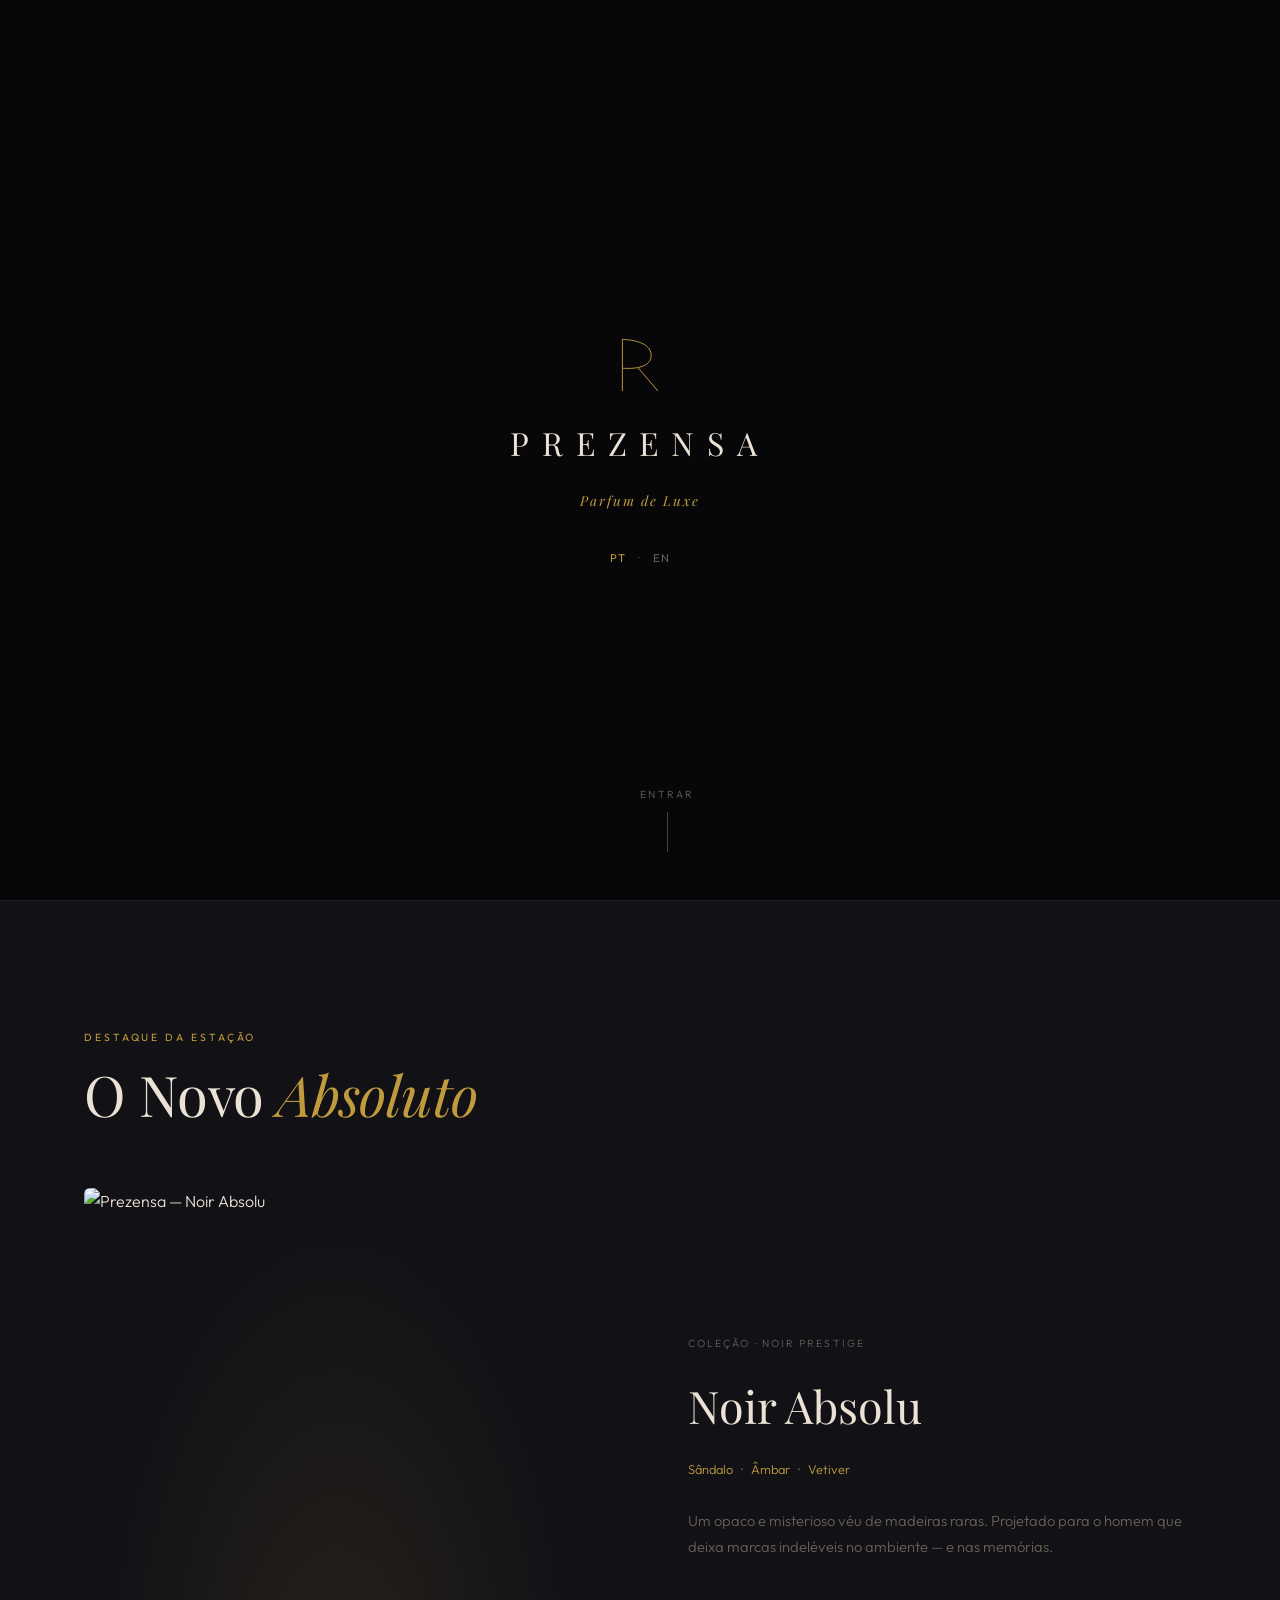
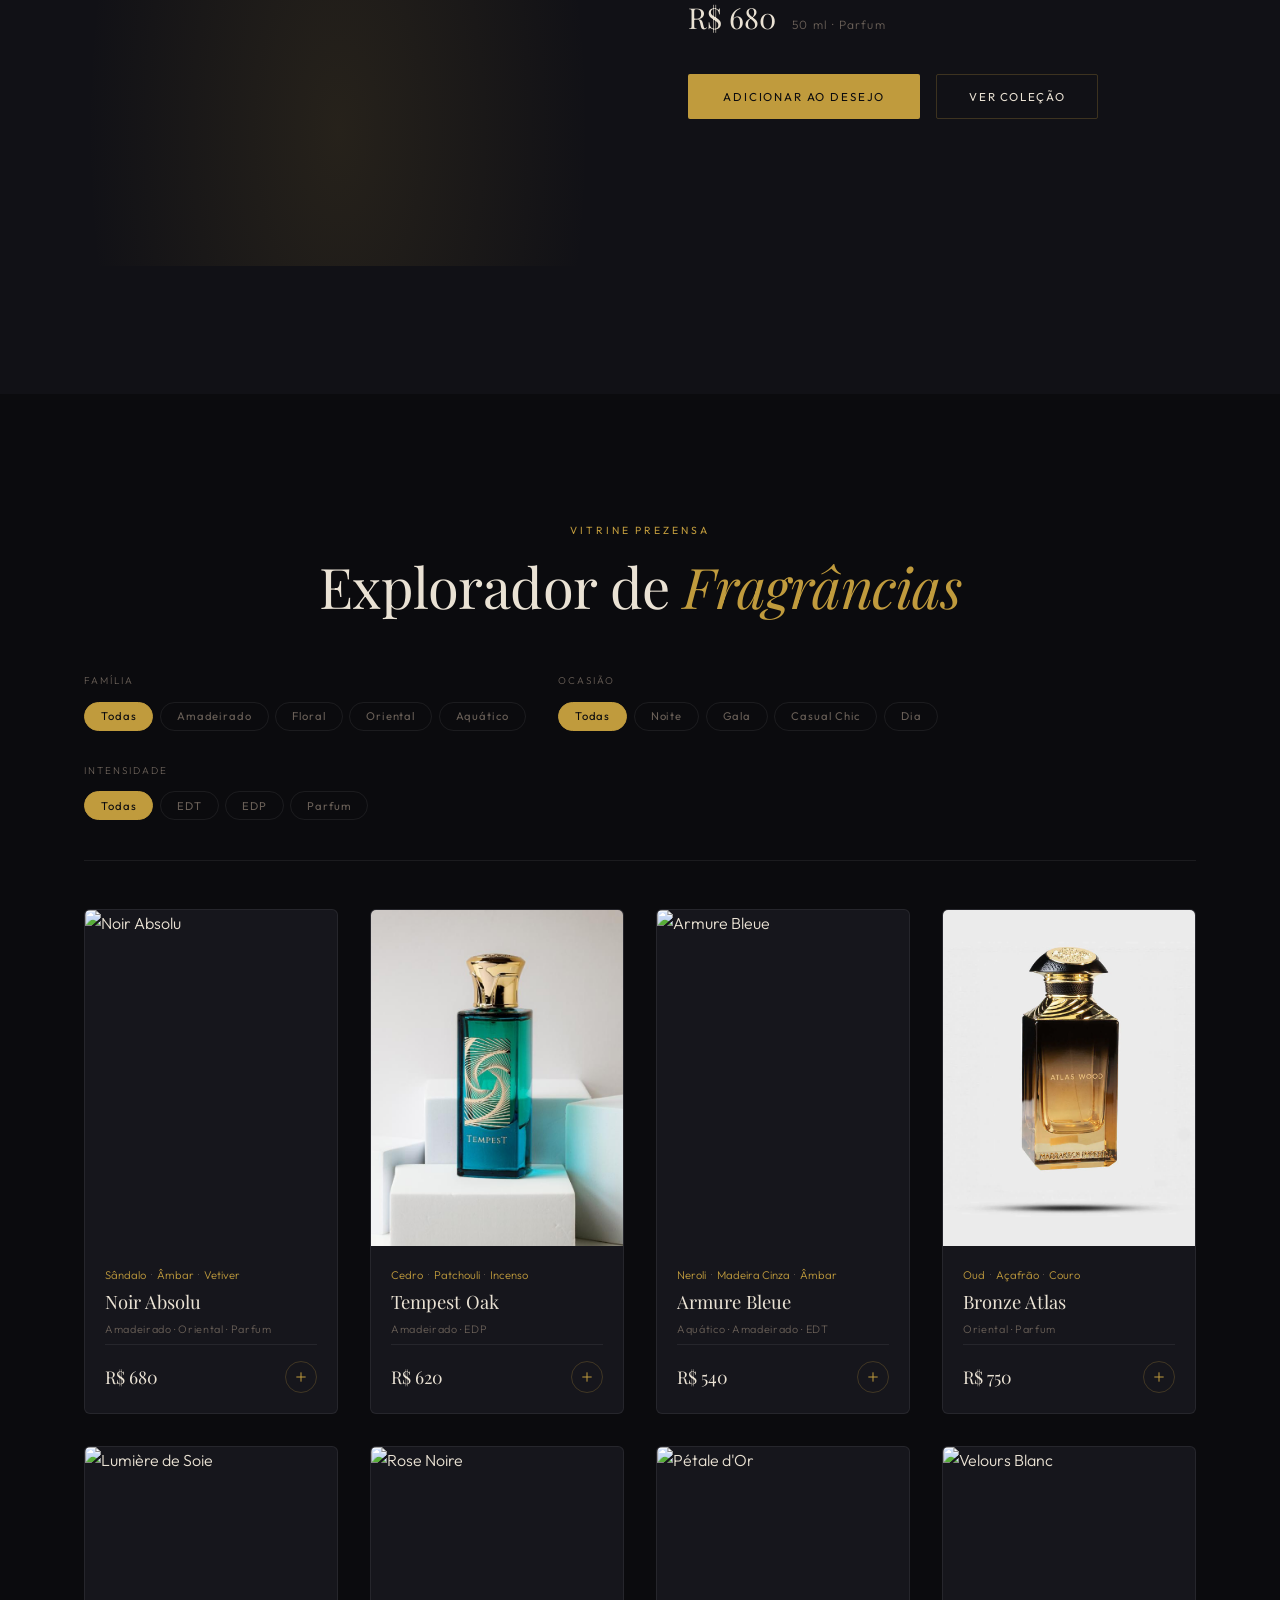
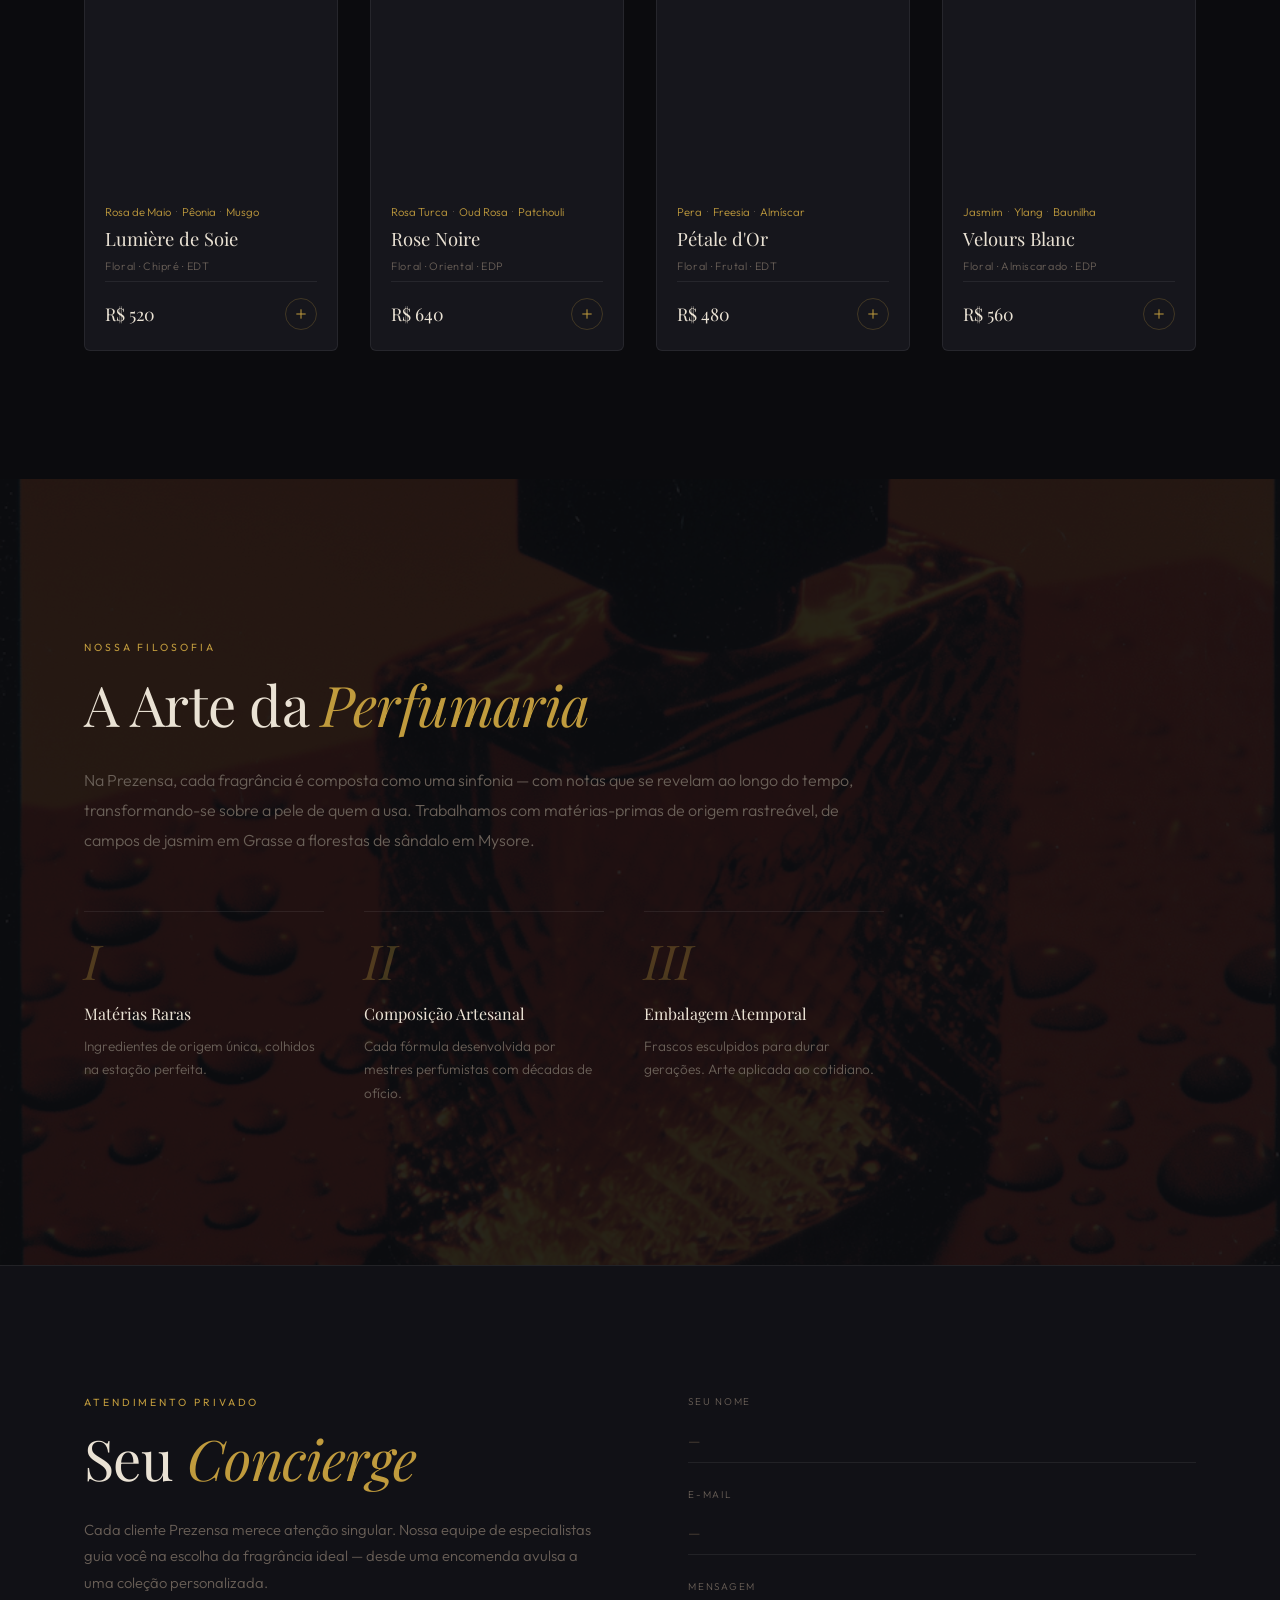
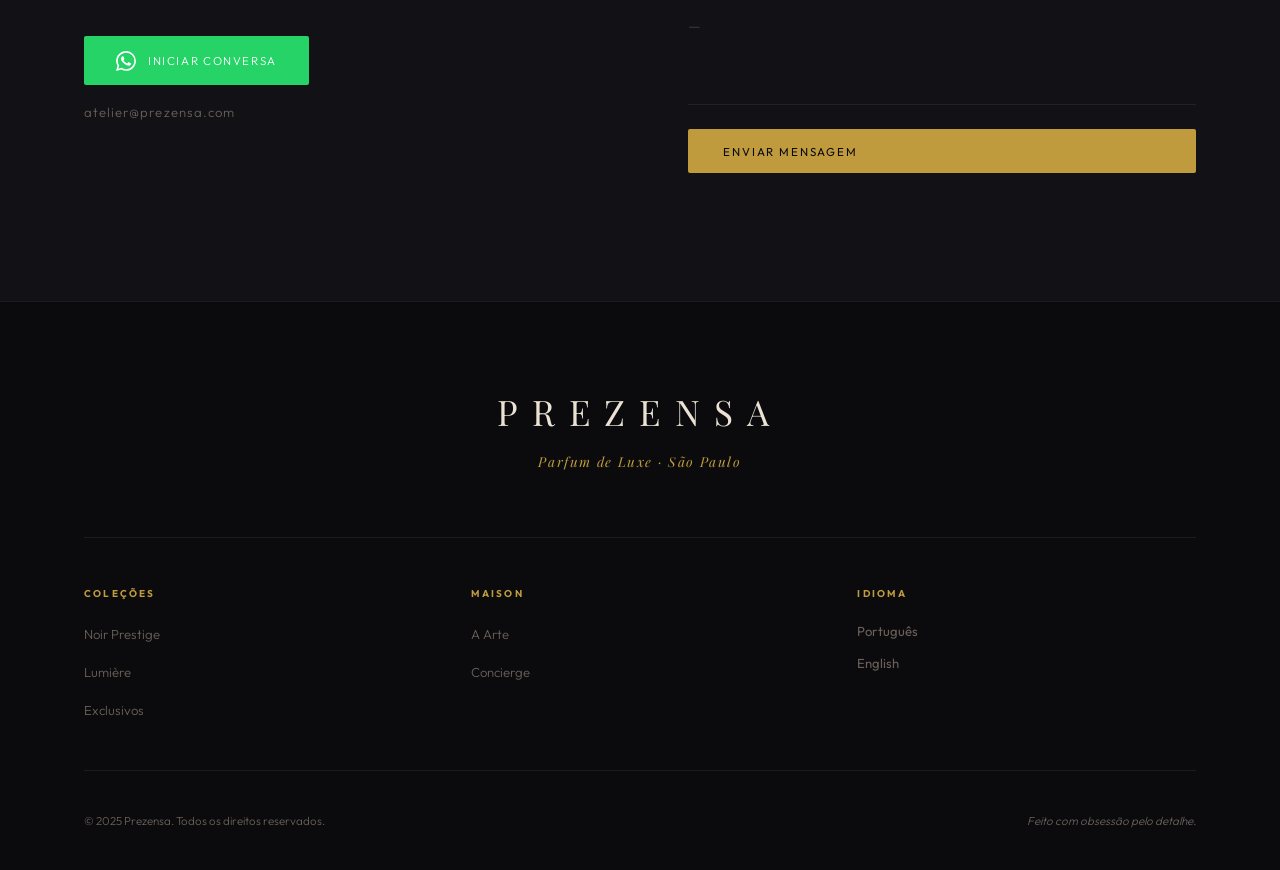
==== commit 82f83388: "resonvendo os parfum" ====
--- a/prezensa.html
+++ b/prezensa.html
@@ -584,7 +584,7 @@
 <!-- ═══════════════════════════════ A ARTE ═══════════ -->
 <section class="arte" id="arte">
   <div class="arte__bg">
-    <img src="https://images.unsplash.com/photo-1547555999-14e819a4ac9e?w=1400&q=80" alt="A Arte da Perfumaria" loading="lazy"/>
+    <img src="img/ae.png" alt="A Arte da Perfumaria" loading="lazy"/>
     <div class="arte__veil"></div>
   </div>
   <div class="container">
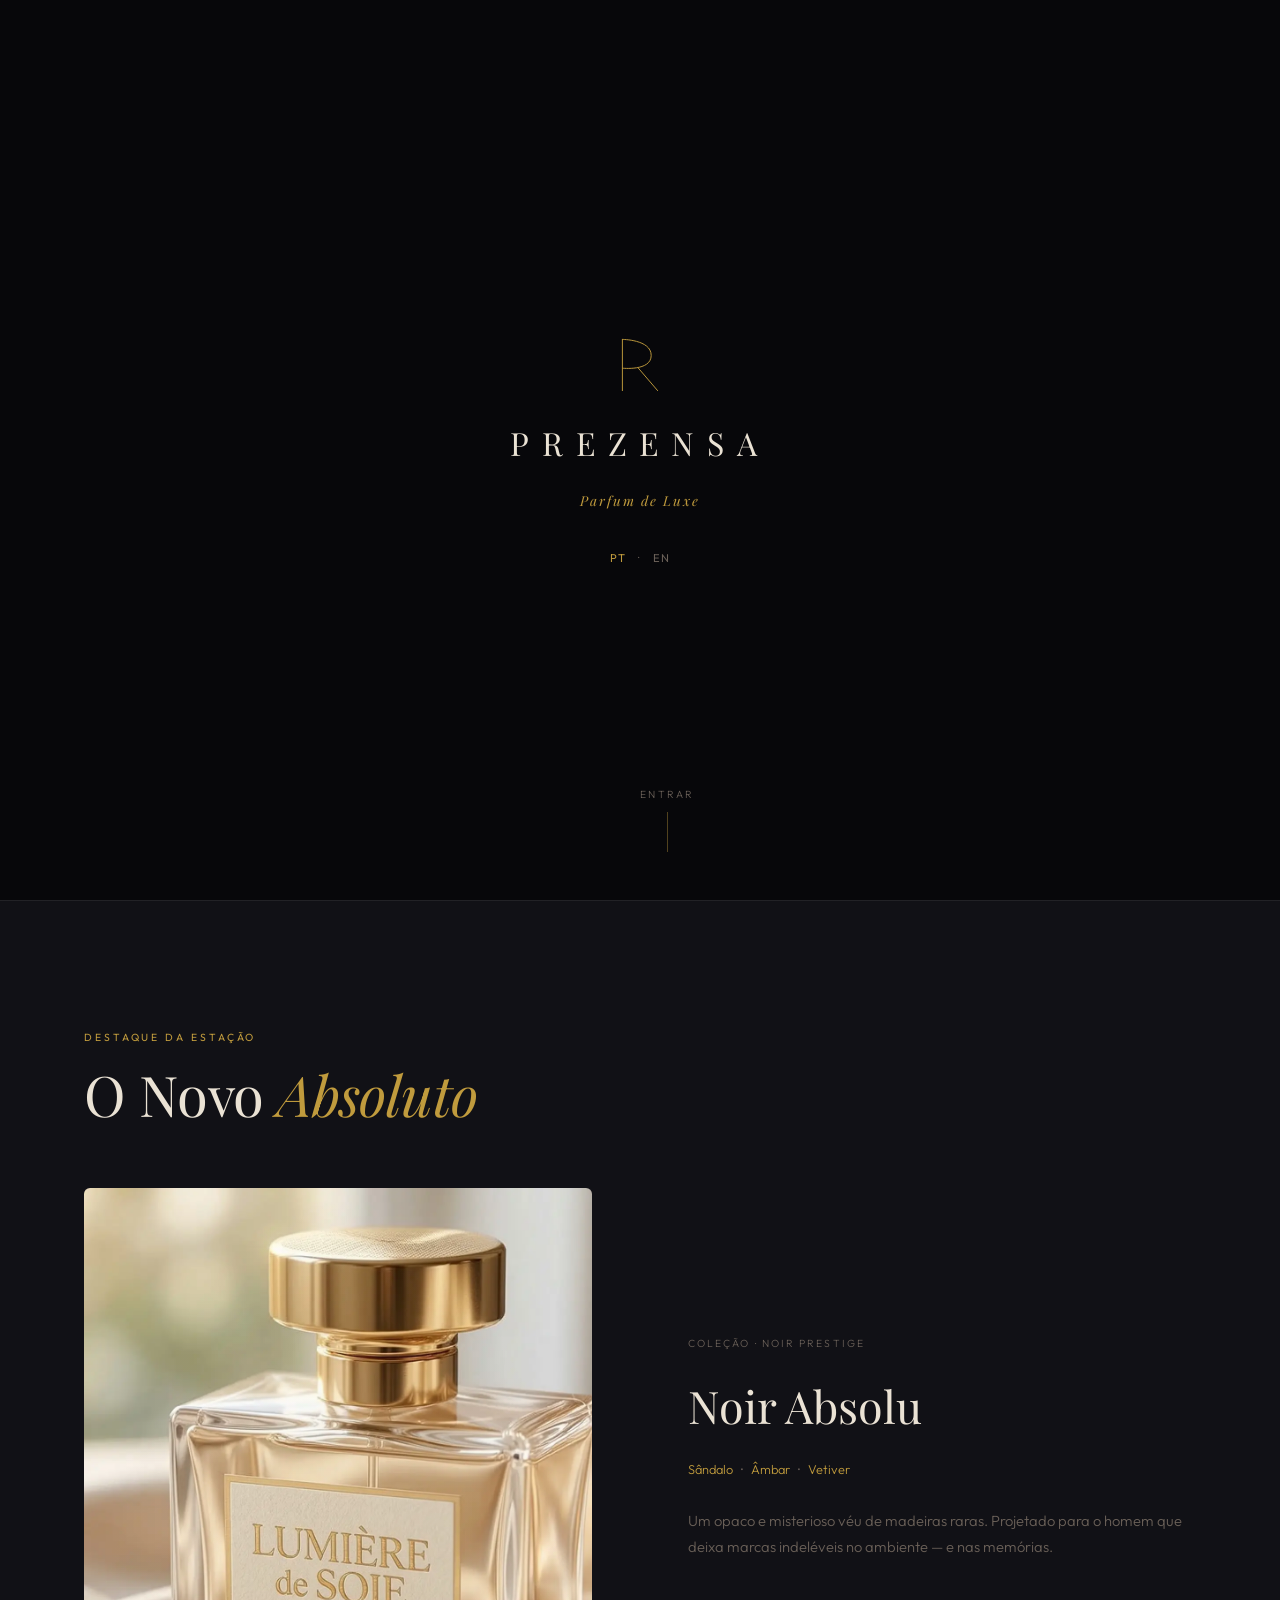
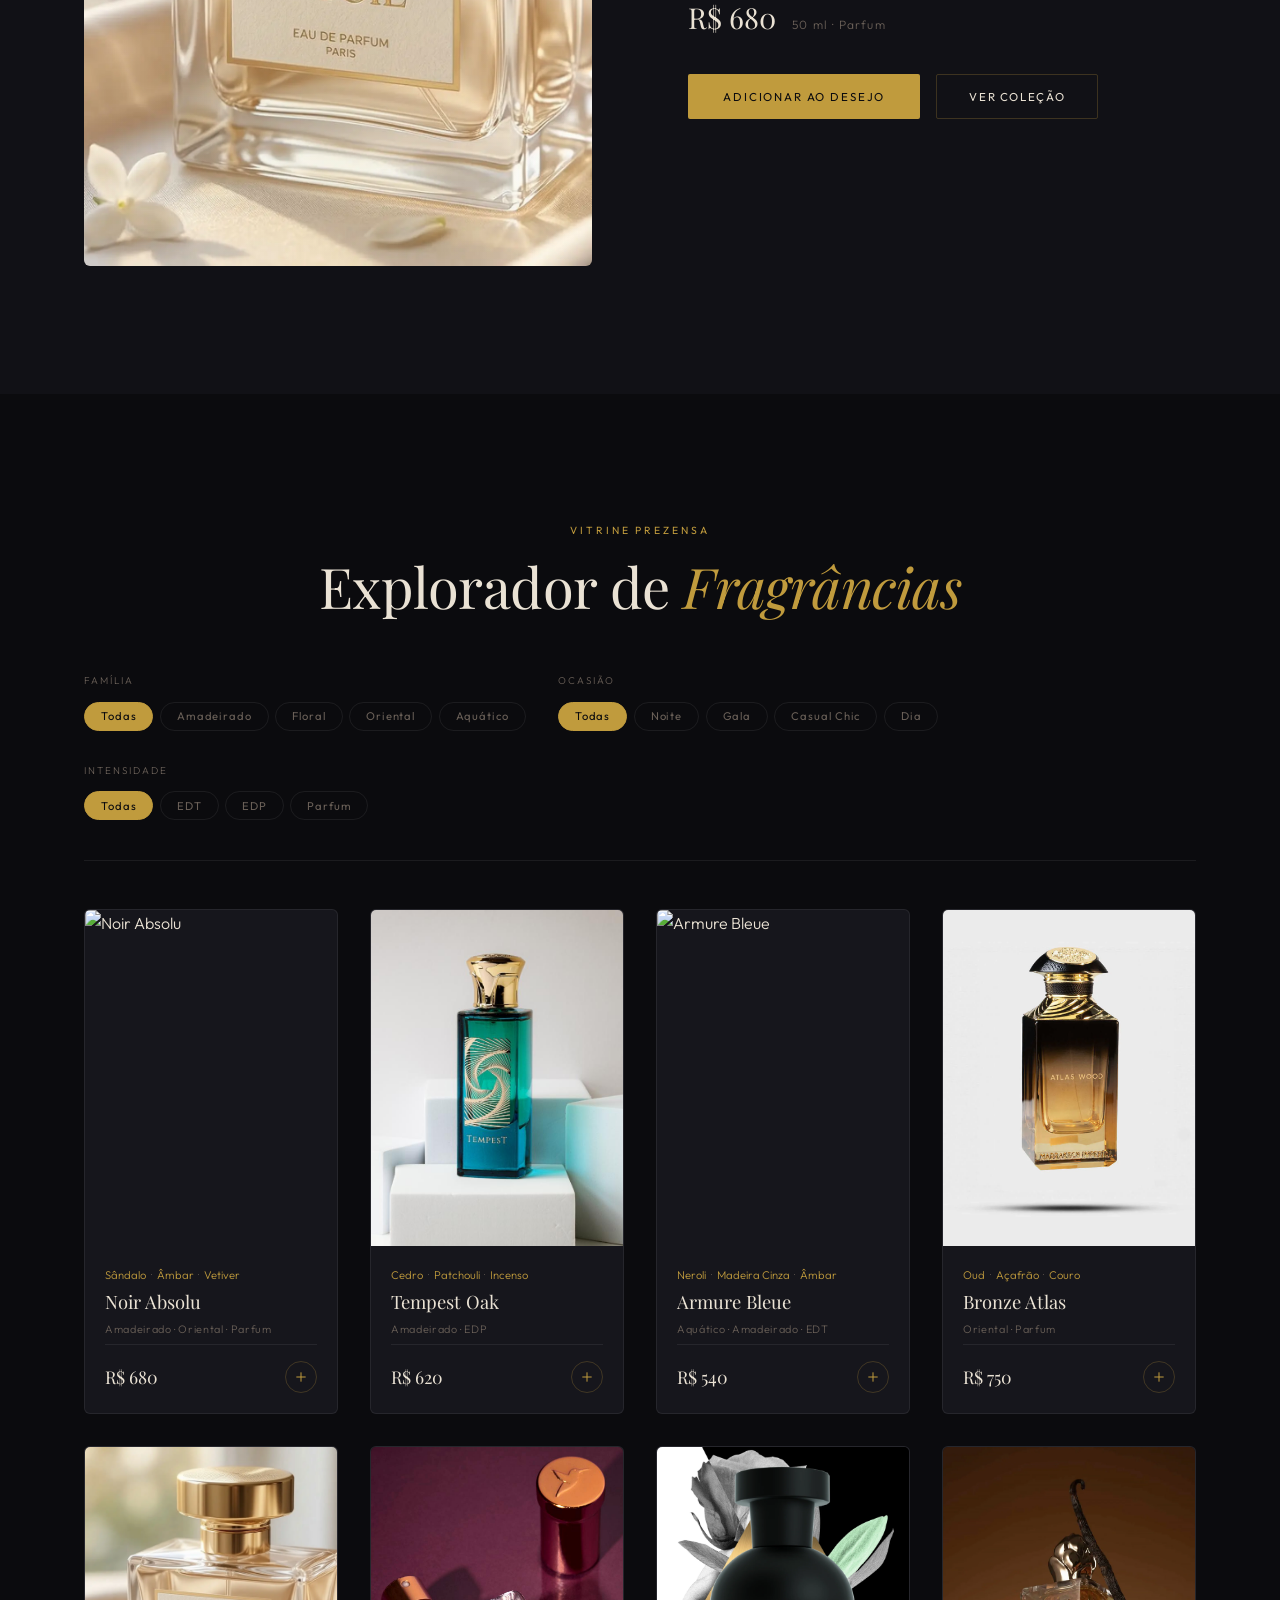
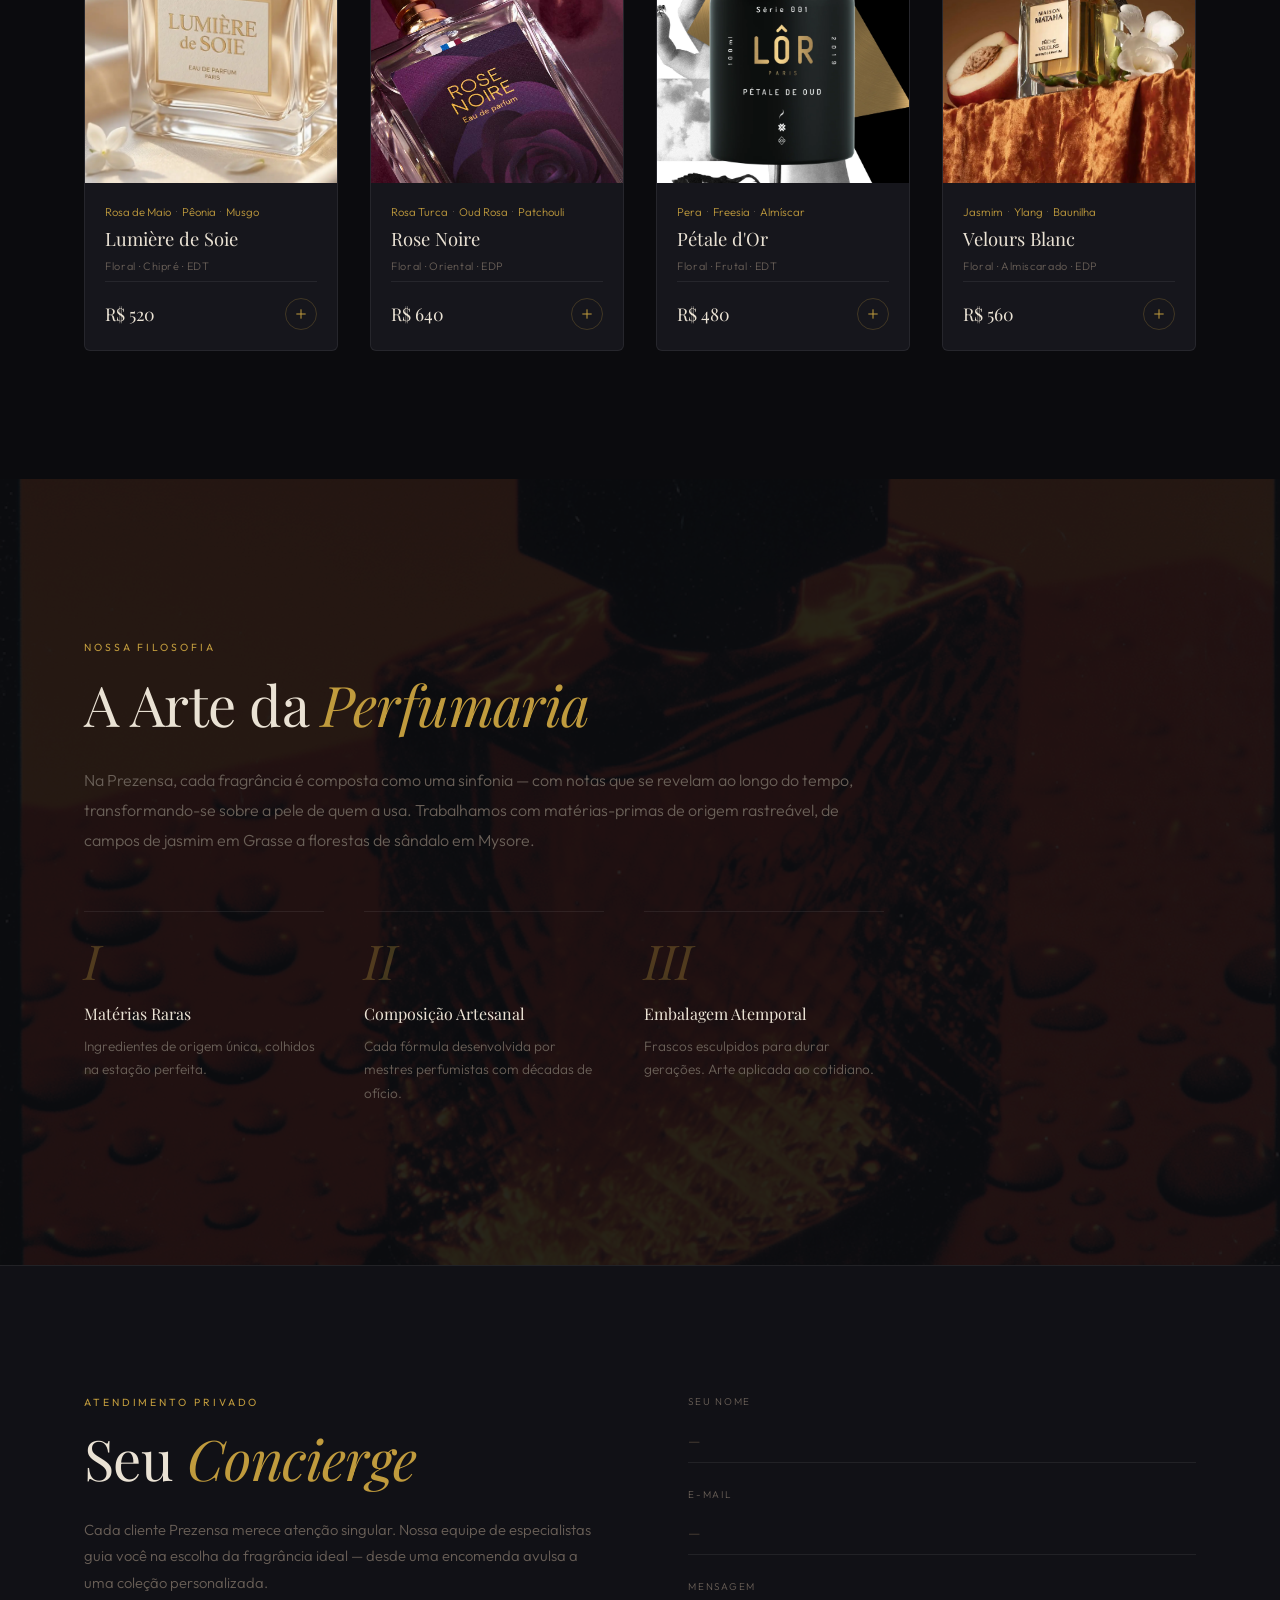
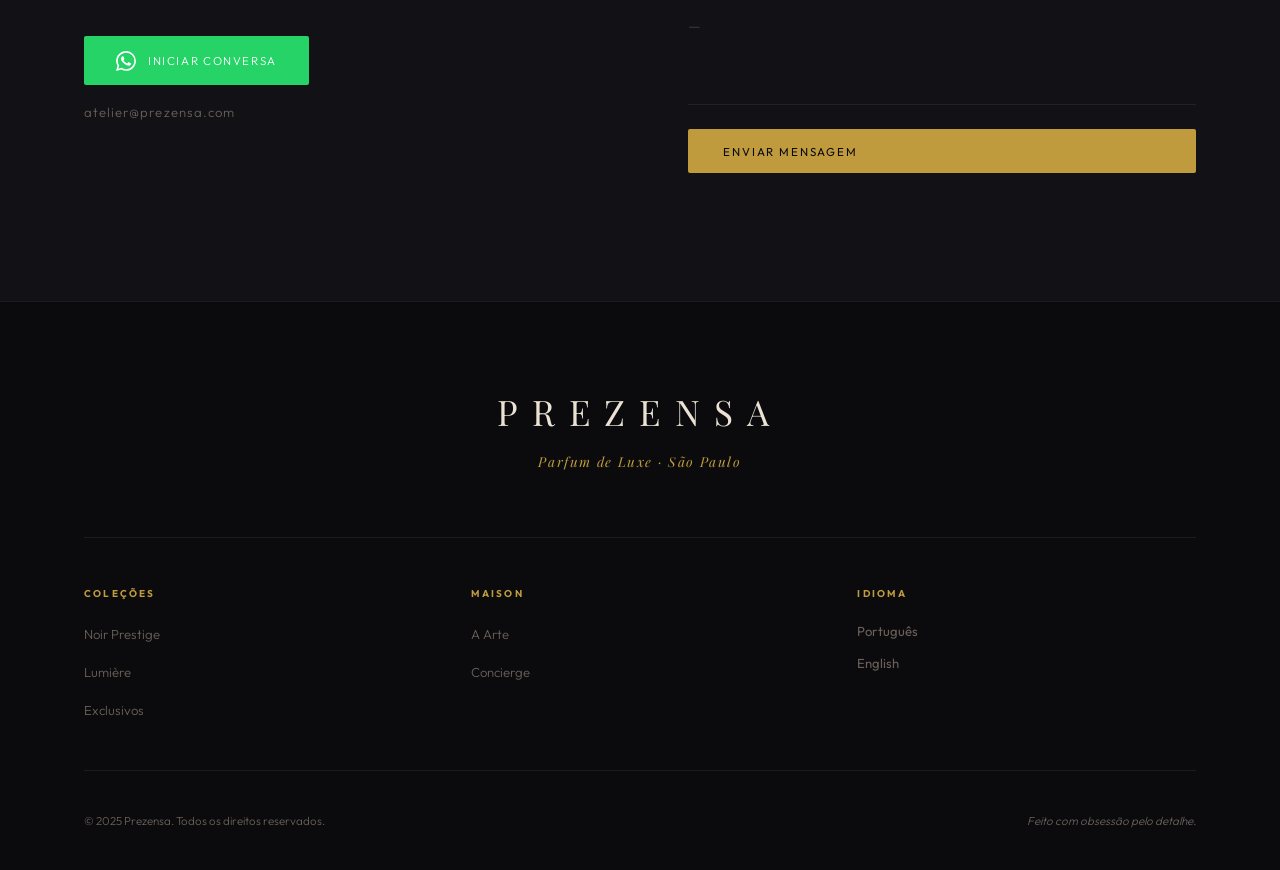
==== commit cc028bd2: "fddf" ====
--- a/prezensa.html
+++ b/prezensa.html
@@ -73,9 +73,9 @@
       </svg>
       <span class="cart-count" id="cartCount">0</span>
     </button>
-    <button class="nav__toggle" id="navToggle" aria-label="Menu">
-      <span></span><span></span>
-    </button>
+  <button class="nav__toggle" id="navToggle" aria-label="Menu">
+  <span></span><span></span><span></span>
+</button>
   </div>
 
   <ul class="nav__menu" id="navMenu">
@@ -94,7 +94,7 @@
   </div>
   <!-- Lady Hero -->
   <div class="hero__scene hero__scene--lady">
-    <img src="https://images.unsplash.com/photo-1619994403073-2cec844b8e63?w=1800&q=85" alt="Prezensa Ladies" class="hero__img"/>
+    <img src="img/ban-fem.png" alt="Prezensa Ladies" class="hero__img"/>
     <div class="hero__fog"></div>
   </div>
 
@@ -144,7 +144,7 @@
     </div>
     <div class="featured__layout">
       <div class="featured__visual">
-        <img id="featuredImg" src="https://images.unsplash.com/photo-1523293182086-7651a899d37f?w=900&q=85" alt="Prezensa — Noir Absolu" loading="lazy"/>
+        <img id="featuredImg" src="/img/lumi.webp" alt="Prezensa — Noir Absolu" loading="lazy"/>
         <div class="featured__glow"></div>
       </div>
       <div class="featured__info">
@@ -404,7 +404,7 @@
         data-ocasiao="dia casual"
         data-intensidade="edt">
         <div class="prod-card__img-wrap">
-          <img src="https://images.unsplash.com/photo-1541643600914-78b084683702?w=600&q=80" alt="Lumière de Soie" loading="lazy"/>
+          <img src="img/lumi.webp" alt="Lumière de Soie" loading="lazy"/>
           <div class="prod-card__hover-actions">
             <button class="prod-card__detail-btn" data-product="4">
               <span class="txt-pt">Ver Pirâmide</span>
@@ -437,7 +437,7 @@
         data-ocasiao="noite gala"
         data-intensidade="edp">
         <div class="prod-card__img-wrap">
-          <img src="https://images.unsplash.com/photo-1588776814546-1ffbb090d424?w=600&q=80" alt="Rose Noire" loading="lazy"/>
+          <img src="img/rose.jpg" alt="Rose Noire" loading="lazy"/>
           <div class="prod-card__hover-actions">
             <button class="prod-card__detail-btn" data-product="5">
               <span class="txt-pt">Ver Pirâmide</span>
@@ -470,7 +470,7 @@
         data-ocasiao="casual dia"
         data-intensidade="edt">
         <div class="prod-card__img-wrap">
-          <img src="https://images.unsplash.com/photo-1571781565036-d3f759be73e5?w=600&q=80" alt="Pétale d'Or" loading="lazy"/>
+          <img src="img/peta.webp" alt="Pétale d'Or" loading="lazy"/>
           <div class="prod-card__hover-actions">
             <button class="prod-card__detail-btn" data-product="6">
               <span class="txt-pt">Ver Pirâmide</span>
@@ -503,7 +503,7 @@
         data-ocasiao="dia casual"
         data-intensidade="edp">
         <div class="prod-card__img-wrap">
-          <img src="https://images.unsplash.com/photo-1561069934-eee225952461?w=600&q=80" alt="Velours Blanc" loading="lazy"/>
+          <img src="img/velors.webp" alt="Velours Blanc" loading="lazy"/>
           <div class="prod-card__hover-actions">
             <button class="prod-card__detail-btn" data-product="7">
               <span class="txt-pt">Ver Pirâmide</span>
--- a/prezensa.css
+++ b/prezensa.css
@@ -358,13 +358,32 @@
   background: var(--accent);
   transition: right 0.35s var(--easing);
 }
-.nav__link:hover { color: var(--text); }
-.nav__link:hover::after { right: 0; }
-
-.nav__toggle { display: none; flex-direction: column; gap: 5px; }
-.nav__toggle span { display: block; width: 20px; height: 1px; background: var(--text); transition: all 0.3s; }
-.nav__toggle.open span:first-child { transform: translateY(6px) rotate(45deg); }
-.nav__toggle.open span:last-child  { transform: translateY(-6px) rotate(-45deg); }
+/* NEW */
+.nav__toggle {
+  display: none;
+  flex-direction: column;
+  justify-content: center;
+  gap: 5px;
+  width: 36px;
+  height: 36px;
+  padding: 4px;
+  z-index: 3;
+}
+.nav__toggle span {
+  display: block;
+  width: 20px;
+  height: 1px;
+  background: var(--text);
+  transition: transform 0.35s cubic-bezier(0.4,0,0.2,1),
+              opacity   0.25s ease,
+              width     0.3s ease;
+  transform-origin: center;
+}
+
+/* X state */
+.nav__toggle.open span:nth-child(1) { transform: translateY(6px) rotate(45deg); }
+.nav__toggle.open span:nth-child(2) { opacity: 0; width: 0; }
+.nav__toggle.open span:nth-child(3) { transform: translateY(-6px) rotate(-45deg); }
 
 /* ══════════════════════════════════════════════════════
    HERO
